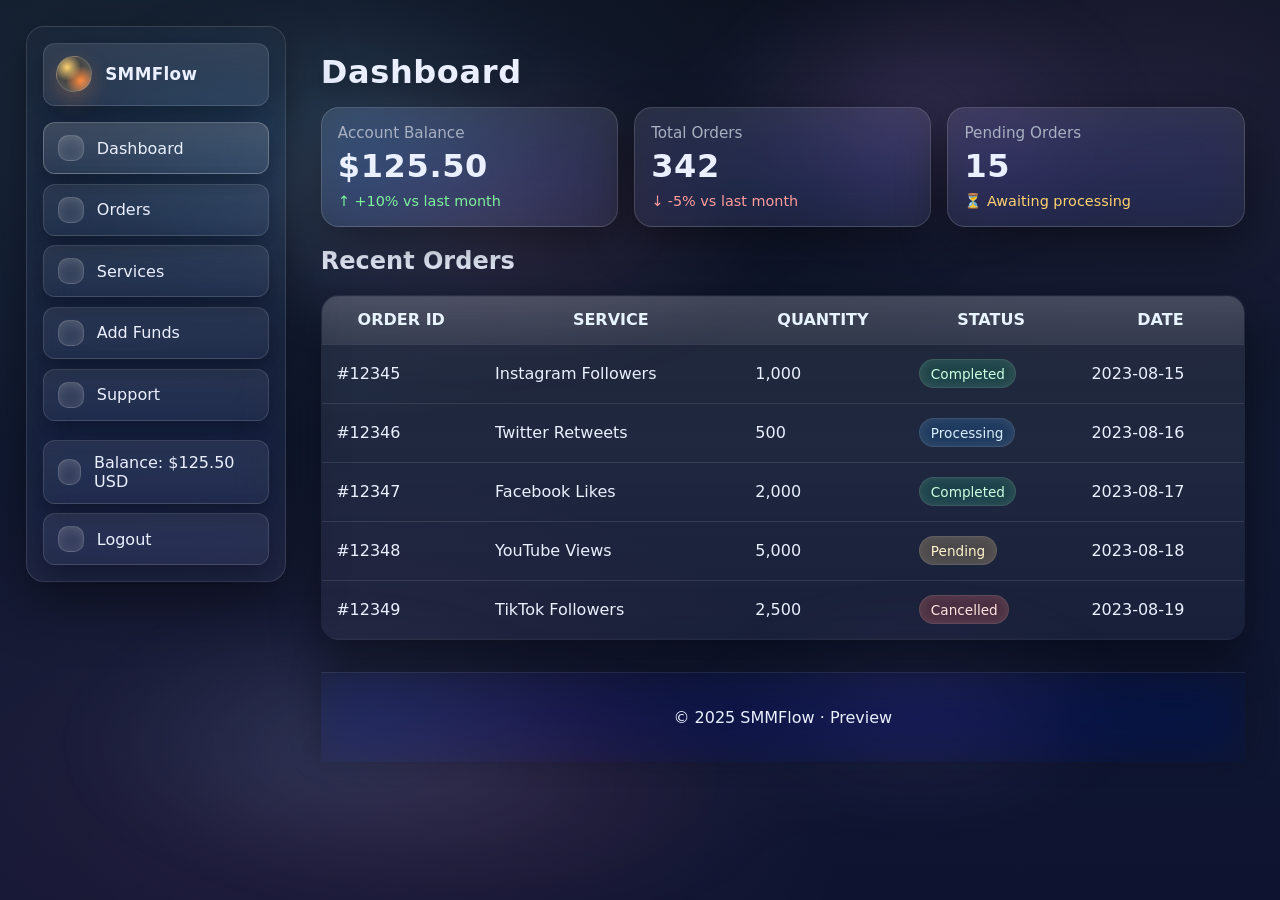
==== index.html @ 8b7521ed "feat: restructure app layout and enhance dashboard with metrics and recent orders Co-authored-by: Ge" ====
<!DOCTYPE html>
<html lang="en">
<head>
  <meta charset="UTF-8" />
  <meta name="viewport" content="width=device-width, initial-scale=1.0"/>
  <title>SMMFlow · Preview</title>
  <link rel="stylesheet" href="assets/style.css">
</head>
<body>
<div class="app">
  <aside class="sidebar">
    <div class="brand-box">
      <div class="logo"></div>
      <div class="brand-name">SMMFlow</div>
    </div>
    <nav class="menu">
      <a class="menu-item active" href="#">
        <span class="icon"></span><span>Dashboard</span>
      </a>
      <a class="menu-item" href="#">
        <span class="icon"></span><span>Orders</span>
      </a>
      <a class="menu-item" href="#">
        <span class="icon"></span><span>Services</span>
      </a>
      <a class="menu-item" href="#">
        <span class="icon"></span><span>Add Funds</span>
      </a>
      <a class="menu-item" href="#">
        <span class="icon"></span><span>Support</span>
      </a>
    </nav>
    <nav class="menu bottom">
      <div class="menu-item" style="cursor:default;">
        <span class="icon"></span>
        <span>Balance: $125.50 USD</span>
      </div>
      <a class="menu-item" href="#">
        <span class="icon"></span><span>Logout</span>
      </a>
    </nav>
  </aside>

  <main class="content">
    <h1 class="page-title">Dashboard</h1>

    <div class="metrics">
      <div class="metric-card">
        <div class="metric-title">Account Balance</div>
        <div class="metric-value">$125.50</div>
        <div class="metric-sub up">↑ +10% vs last month</div>
      </div>
      <div class="metric-card">
        <div class="metric-title">Total Orders</div>
        <div class="metric-value">342</div>
        <div class="metric-sub down">↓ -5% vs last month</div>
      </div>
      <div class="metric-card">
        <div class="metric-title">Pending Orders</div>
        <div class="metric-value">15</div>
        <div class="metric-sub pending">⏳ Awaiting processing</div>
      </div>
    </div>

    <div class="card" style="margin-top:1rem;">
      <h2>Recent Orders</h2>
      <table class="table-glass">
        <thead>
          <tr>
            <th>ORDER ID</th>
            <th>SERVICE</th>
            <th>QUANTITY</th>
            <th>STATUS</th>
            <th>DATE</th>
          </tr>
        </thead>
        <tbody>
          <tr>
            <td>#12345</td>
            <td>Instagram Followers</td>
            <td>1,000</td>
            <td><span class="pill pill-completed">Completed</span></td>
            <td>2023-08-15</td>
          </tr>
          <tr>
            <td>#12346</td>
            <td>Twitter Retweets</td>
            <td>500</td>
            <td><span class="pill pill-processing">Processing</span></td>
            <td>2023-08-16</td>
          </tr>
          <tr>
            <td>#12347</td>
            <td>Facebook Likes</td>
            <td>2,000</td>
            <td><span class="pill pill-completed">Completed</span></td>
            <td>2023-08-17</td>
          </tr>
          <tr>
            <td>#12348</td>
            <td>YouTube Views</td>
            <td>5,000</td>
            <td><span class="pill pill-pending">Pending</span></td>
            <td>2023-08-18</td>
          </tr>
          <tr>
            <td>#12349</td>
            <td>TikTok Followers</td>
            <td>2,500</td>
            <td><span class="pill pill-cancelled">Cancelled</span></td>
            <td>2023-08-19</td>
          </tr>
        </tbody>
      </table>
    </div>

    <footer>
      <p>&copy; 2025 SMMFlow · Preview</p>
    </footer>
  </main>
</div>
<script src="assets/script.js"></script>
</body>
</html>
---- assets/style.css ----
/* Liquid Glass Premium Theme */

:root {
  --bg-1: #0a0f1d;
  --bg-2: #111a33;
  --bg-3: #0e1430;
  --text: #eaf0ff;
  --muted: #a8b0c2;
  --brand: #8ad1ff;
  --brand-2: #c79aff;
  --accent: #7bd0ff;
  --accent-2: #ff89c7;

  --glass-bg: rgba(255, 255, 255, 0.08);
  --glass-bg-strong: rgba(255, 255, 255, 0.12);
  --glass-border: rgba(255, 255, 255, 0.22);
  --glass-border-strong: rgba(255, 255, 255, 0.34);

  --shadow-1: 0 10px 40px rgba(0,0,0,0.35);
  --shadow-2: 0 18px 60px rgba(0,0,0,0.45);
  --radius-lg: 18px;
  --radius-md: 14px;

  --blur: saturate(170%) contrast(102%) blur(24px);
  --transition: 180ms ease;

  --sidebar-w: 260px;
}

*,
*::before,
*::after {
  box-sizing: border-box;
}

html, body {
  height: 100%;
  margin: 0;
  padding: 0;
}

body {
  font-family: ui-sans-serif, system-ui, -apple-system, Segoe UI, Roboto, Ubuntu, Cantarell, 'Helvetica Neue', Arial, 'Noto Sans', sans-serif;
  color: var(--text);
  background:
    radial-gradient(1200px 600px at 10% 10%, rgba(138, 209, 255, 0.12), transparent 60%),
    radial-gradient(800px 500px at 90% 10%, rgba(199, 154, 255, 0.10), transparent 60%),
    radial-gradient(1000px 600px at 20% 90%, rgba(255, 137, 199, 0.08), transparent 60%),
    linear-gradient(180deg, var(--bg-1) 0%, var(--bg-2) 50%, var(--bg-3) 100%);
  display: flex;
  flex-direction: column;
  overflow-x: hidden;
}

/* Ambient aurora shapes */
body::before,
body::after {
  content: "";
  position: fixed;
  inset: -10% -10% auto -10%;
  height: 60vh;
  z-index: 0;
  pointer-events: none;
  background:
    radial-gradient(closest-side, rgba(138, 209, 255, 0.18), transparent 70%) 10% 25% / 50% 80% no-repeat,
    radial-gradient(closest-side, rgba(199, 154, 255, 0.16), transparent 70%) 80% 15% / 40% 66% no-repeat,
    radial-gradient(closest-side, rgba(255, 137, 199, 0.12), transparent 70%) 30% 80% / 55% 80% no-repeat;
  filter: blur(30px);
}
body::after {
  inset: auto -10% -10% -10%;
  height: 50vh;
  opacity: 0.7;
  filter: blur(36px);
}

/* App grid */
.app {
  display: grid;
  grid-template-columns: var(--sidebar-w) 1fr;
  gap: 1.6rem;
  min-height: 100vh;
  position: relative;
  z-index: 1;
  padding: 1.6rem 1.6rem 1rem;
}

/* Sidebar */
.sidebar {
  position: sticky;
  top: 1.6rem;
  align-self: start;
  width: var(--sidebar-w);
  padding: 1rem;
  border-radius: var(--radius-lg);
  background: linear-gradient(180deg, rgba(60,60,60,0.24), rgba(90,90,90,0.18));
  border: 1px solid rgba(255,255,255,0.12);
  box-shadow: 0 20px 60px rgba(0,0,0,0.45);
  backdrop-filter: var(--blur);
  -webkit-backdrop-filter: var(--blur);
}

.brand-box {
  display: flex;
  align-items: center;
  gap: 0.8rem;
  padding: 0.8rem;
  border-radius: 12px;
  background: linear-gradient(180deg, rgba(255,255,255,0.10), rgba(255,255,255,0.06));
  border: 1px solid rgba(255,255,255,0.12);
  box-shadow: 0 12px 40px rgba(0,0,0,0.35);
  margin-bottom: 1rem;
}

.logo {
  width: 36px;
  height: 36px;
  border-radius: 50%;
  background:
    radial-gradient(circle at 30% 30%, #ffd36e, transparent 40%),
    radial-gradient(circle at 70% 70%, #ff8a3d, transparent 45%),
    linear-gradient(135deg, #333, #555);
  border: 1px solid rgba(255,255,255,0.2);
  box-shadow: inset 0 0 12px rgba(255,255,255,0.12), 0 8px 20px rgba(255,138,61,0.25);
}

.brand-name {
  font-weight: 800;
  letter-spacing: 0.02em;
  font-size: 1.05rem;
}

.menu {
  display: grid;
  gap: 0.6rem;
}

.menu.bottom {
  margin-top: 1.2rem;
}

.menu-item {
  display: flex;
  align-items: center;
  gap: 0.8rem;
  padding: 0.75rem 0.9rem;
  border-radius: 12px;
  text-decoration: none;
  color: var(--text);
  border: 1px solid rgba(255,255,255,0.12);
  background: linear-gradient(180deg, rgba(255,255,255,0.08), rgba(255,255,255,0.04));
  box-shadow: 0 10px 26px rgba(0,0,0,0.35);
  transition: transform var(--transition), box-shadow var(--transition), background var(--transition);
}

.menu-item:hover {
  transform: translateY(-1px);
  box-shadow: 0 16px 36px rgba(0,0,0,0.45);
  background: linear-gradient(180deg, rgba(255,255,255,0.12), rgba(255,255,255,0.06));
}

.menu-item.active {
  background: linear-gradient(180deg, rgba(255,255,255,0.16), rgba(255,255,255,0.08));
  border-color: rgba(255,255,255,0.24);
}

.menu-item .icon {
  width: 26px;
  height: 26px;
  border-radius: 10px;
  border: 1px solid rgba(255,255,255,0.18);
  background: linear-gradient(180deg, rgba(255,255,255,0.12), rgba(255,255,255,0.06));
  box-shadow: inset 0 0 10px rgba(255,255,255,0.12);
}

/* Content */
.content {
  padding: 0.4rem 0.6rem;
}

.page-title {
  font-size: 2rem;
  font-weight: 800;
  letter-spacing: 0.02em;
  text-shadow: 0 8px 20px rgba(0,0,0,0.4);
  margin-bottom: 1rem;
}

/* Metrics */
.metrics {
  display: grid;
  grid-template-columns: repeat(3, minmax(200px, 1fr));
  gap: 1rem;
}

.metric-card {
  padding: 1rem 1rem;
  border-radius: var(--radius-lg);
  background: linear-gradient(180deg, rgba(255,255,255,0.10), rgba(255,255,255,0.06));
  border: 1px solid rgba(255,255,255,0.14);
  box-shadow: 0 18px 48px rgba(0,0,0,0.45);
  backdrop-filter: var(--blur);
  -webkit-backdrop-filter: var(--blur);
}

.metric-title {
  font-size: 0.95rem;
  color: var(--muted);
  margin-bottom: 0.3rem;
}

.metric-value {
  font-size: 2rem;
  font-weight: 800;
  letter-spacing: 0.02em;
}

.metric-sub {
  margin-top: 0.5rem;
  font-size: 0.9rem;
}
.metric-sub.up { color: #7ef29c; }
.metric-sub.down { color: #ff9c9c; }
.metric-sub.pending { color: #ffd36e; }

/* Table glass */
.table-glass {
  width: 100%;
  border-collapse: collapse;
  background: linear-gradient(180deg, rgba(255,255,255,0.08), rgba(255,255,255,0.04));
  border: 1px solid rgba(255,255,255,0.14);
  border-radius: var(--radius-lg);
  overflow: hidden;
  box-shadow: 0 18px 48px rgba(0,0,0,0.45);
}

.table-glass thead th {
  background: linear-gradient(180deg, rgba(255,255,255,0.14), rgba(255,255,255,0.08));
  color: #e7f3ff;
  font-weight: 700;
}

.table-glass th, .table-glass td {
  padding: 0.9rem;
  border-bottom: 1px solid rgba(255,255,255,0.10);
}

.table-glass tbody tr:hover {
  background: rgba(255,255,255,0.06);
}

/* Status pills */
.pill {
  display: inline-block;
  padding: 0.35rem 0.65rem;
  border-radius: 999px;
  font-size: 0.85rem;
  border: 1px solid rgba(255,255,255,0.12);
  box-shadow: inset 0 0 12px rgba(255,255,255,0.10);
  backdrop-filter: var(--blur);
  -webkit-backdrop-filter: var(--blur);
}

.pill-completed { background: rgba(46, 204, 113, 0.18); color: #ccffe1; }
.pill-processing { background: rgba(52, 152, 219, 0.18); color: #d9efff; }
.pill-pending { background: rgba(255, 211, 110, 0.22); color: #fff3cd; }
.pill-cancelled { background: rgba(255, 99, 71, 0.22); color: #ffe5e0; }

/* Footer */
footer {
  position: relative;
  z-index: 1;
  color: var(--text);
  text-align: center;
  padding: 1.2rem 0;
  margin-top: 2rem;
  border-top: 1px solid rgba(255,255,255,0.08);
  background: transparent;
  backdrop-filter: var(--blur);
  -webkit-backdrop-filter: var(--blur);
  box-shadow: 0 -8px 30px rgba(12,16,31,0.45);
}

/* Responsive */
@media (max-width: 1100px) {
  .metrics { grid-template-columns: 1fr 1fr; }
}
@media (max-width: 900px) {
  .app {
    grid-template-columns: 1fr;
  }
  .sidebar { position: relative; width: 100%; }
  .metrics { grid-template-columns: 1fr; }
  .container { padding: 1.2rem 1rem; }
}

/* Motion accessibility */
@media (prefers-reduced-motion: reduce) {
  .btn, .card, .menu-item {
    transition: none;
  }
}
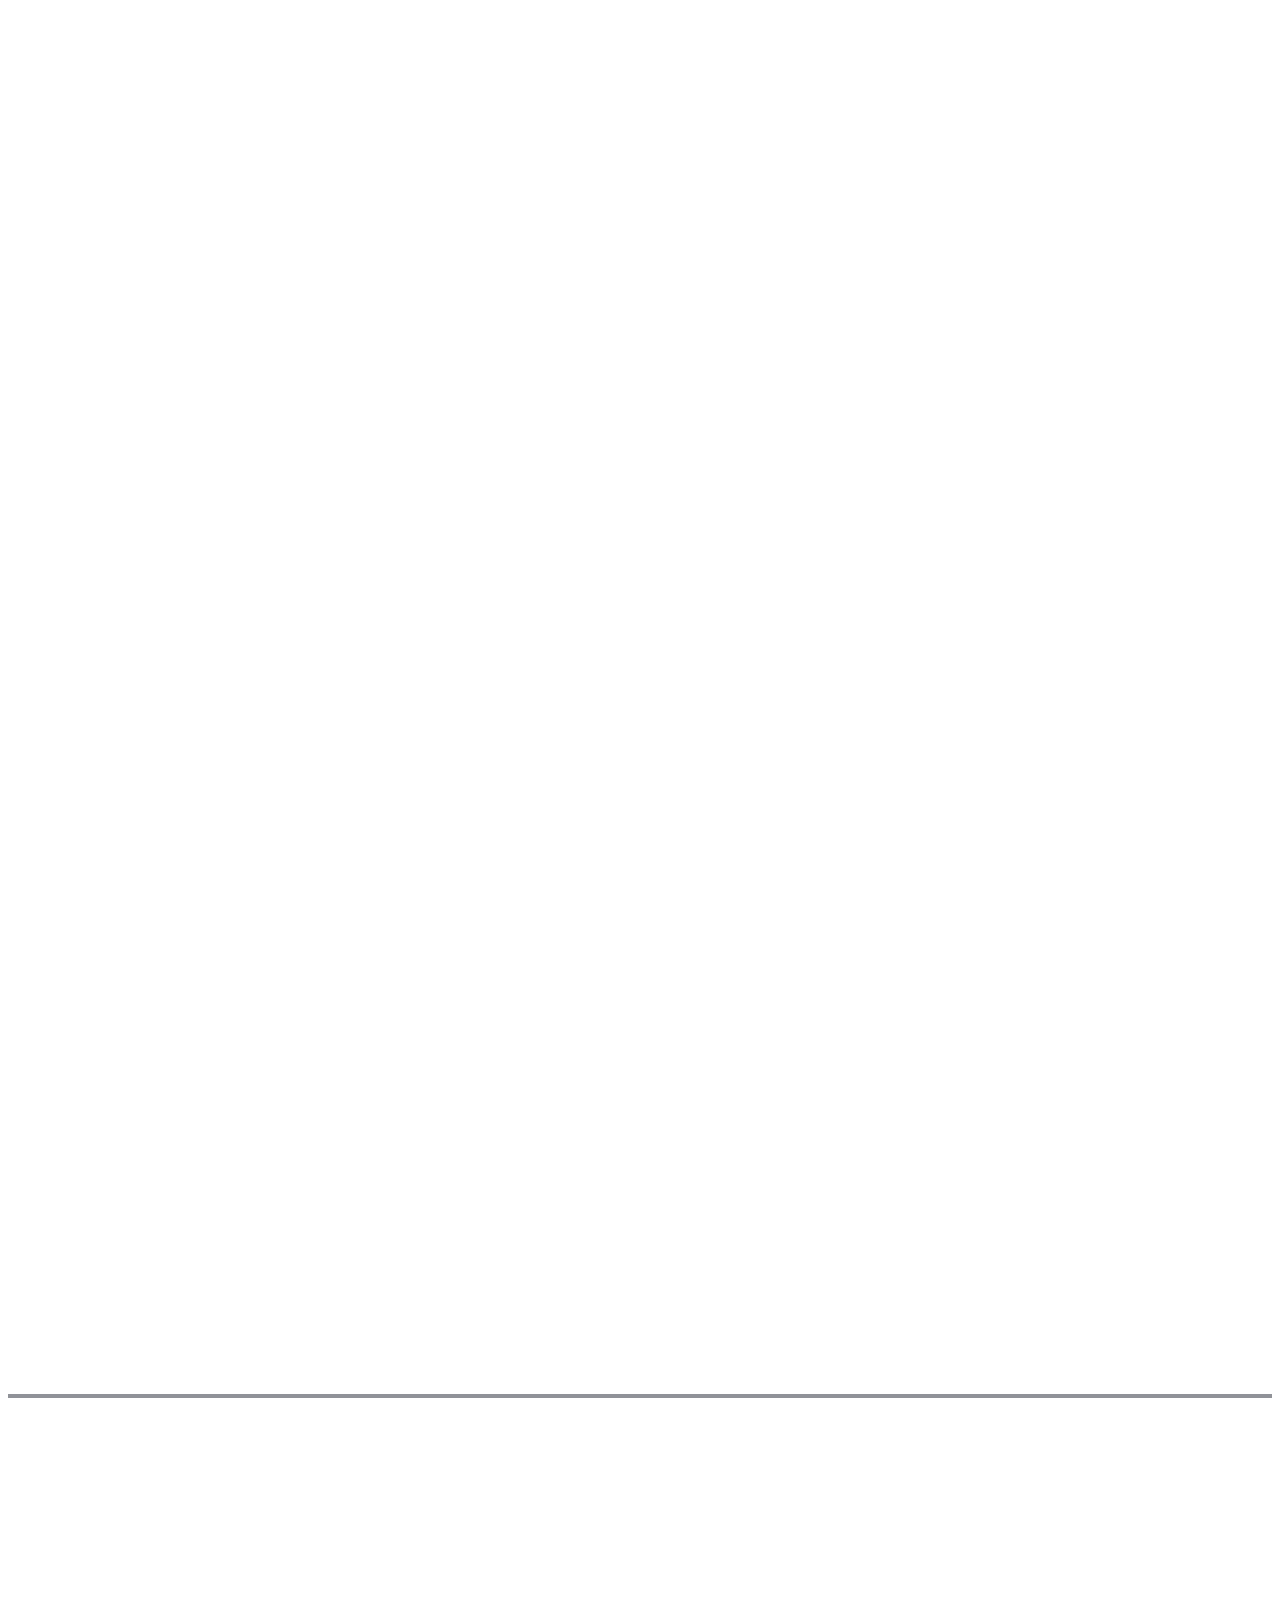
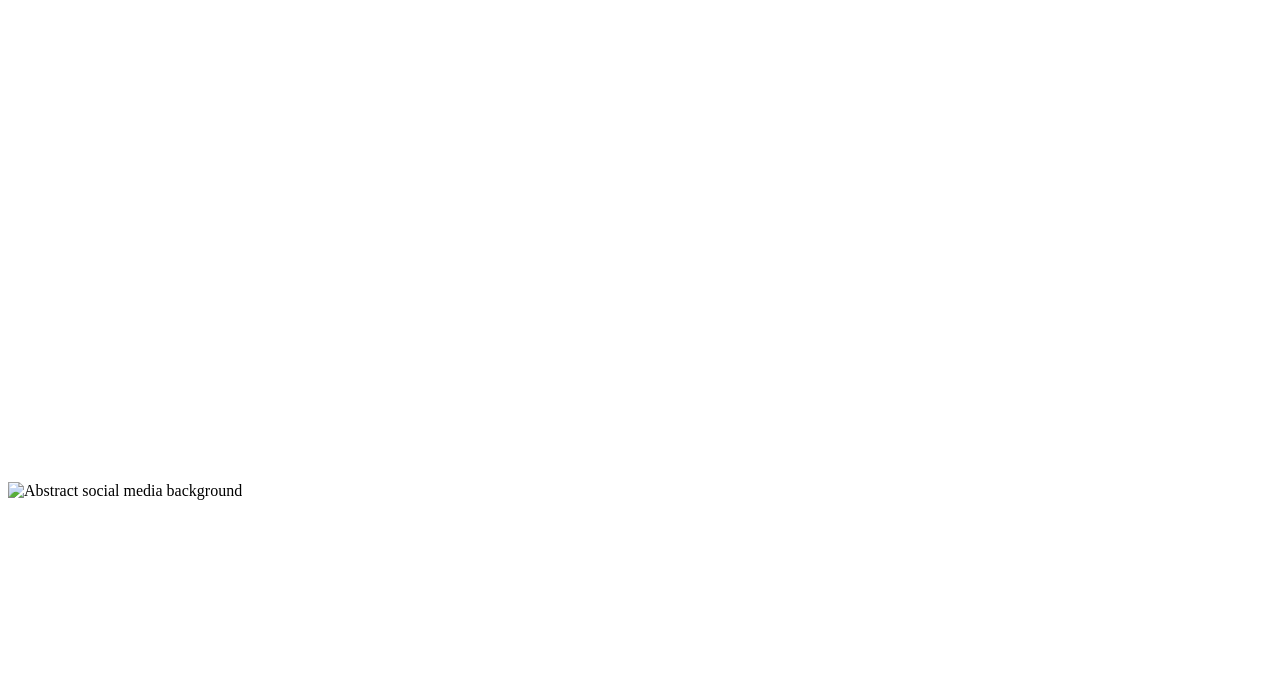
==== commit c8374d25: "feat: overhaul index.html with new design and layout for SocialBoost Co-authored-by: Genie <genie@co" ====
--- a/index.html
+++ b/index.html
@@ -1,124 +1,287 @@
 <!DOCTYPE html>
-<html lang="en">
-<head>
-  <meta charset="UTF-8" />
-  <meta name="viewport" content="width=device-width, initial-scale=1.0"/>
-  <title>SMMFlow · Preview</title>
-  <link rel="stylesheet" href="assets/style.css">
+<html class="dark" lang="en"><head>
+<meta charset="utf-8"/>
+<meta content="width=device-width, initial-scale=1.0" name="viewport"/>
+<title>SocialBoost - Elevate Your Social Presence</title>
+<link href="data:image/x-icon;base64," rel="icon" type="image/x-icon"/>
+<script src="https://cdn.tailwindcss.com?plugins=forms,container-queries"></script>
+<link href="https://fonts.googleapis.com" rel="preconnect"/>
+<link crossorigin="" href="https://fonts.gstatic.com" rel="preconnect"/>
+<link href="https://fonts.googleapis.com/css2?family=Inter:wght@400;500;700;900&amp;display=swap" rel="stylesheet"/>
+<link href="https://fonts.googleapis.com/css2?family=Material+Symbols+Outlined" rel="stylesheet"/>
+<script>
+      tailwind.config = {
+        darkMode: "class",
+        theme: {
+          extend: {
+            colors: {
+              primary: {
+                DEFAULT: "#0A3B95",
+                light: "#1E57C3"
+              },
+              secondary: "#D4AF37",
+              background: {
+                light: "#F0F2F5",
+                dark: "#080C14",
+              },
+              "surface-dark": "rgba(10, 15, 26, 0.5)",
+              "surface-light": "rgba(255, 255, 255, 0.1)",
+            },
+            fontFamily: {
+              display: ["Inter", "sans-serif"],
+            },
+            borderRadius: {
+              DEFAULT: "0.75rem",
+              lg: "1rem",
+              xl: "1.5rem",
+              full: "9999px"
+            },
+            animation: {
+              'pulse-glow': 'pulse-glow 4s infinite ease-in-out',
+              'shimmer': 'shimmer 8s infinite linear',
+              'parallax': 'parallax 20s infinite linear alternate',
+              'fade-in-up': 'fade-in-up 1s ease-out forwards',
+              'subtle-bounce': 'subtle-bounce 1.5s ease-in-out infinite',
+              'liquid-reveal': 'liquid-reveal 1.2s ease-out forwards',
+            },
+            keyframes: {
+              'pulse-glow': {
+                '0%, 100%': { boxShadow: '0 0 20px rgba(212, 175, 55, 0.3), 0 0 30px rgba(13, 64, 165, 0.2)' },
+                '50%': { boxShadow: '0 0 35px rgba(212, 175, 55, 0.5), 0 0 50px rgba(13, 64, 165, 0.4)' },
+              },
+              'shimmer': {
+                '0%': { backgroundPosition: '200% 0' },
+                '100%': { backgroundPosition: '-200% 0' },
+              },
+              'parallax': {
+                '0%': { backgroundPosition: '0% 50%' },
+                '100%': { backgroundPosition: '100% 50%' },
+              },
+              'fade-in-up': {
+                  '0%': { opacity: '0', transform: 'translateY(20px)' },
+                  '100%': { opacity: '1', transform: 'translateY(0)' },
+              },
+              'subtle-bounce': {
+                '0%, 100%': { transform: 'translateY(0)' },
+                '50%': { transform: 'translateY(-5px)' },
+              },
+               'liquid-reveal': {
+                '0%': { 'clip-path': 'polygon(0 0, 0 0, 0 100%, 0% 100%)', opacity: 0 },
+                '50%': { 'clip-path': 'polygon(0 0, 100% 0, 100% 100%, 0 100%)', opacity: 1 },
+                '100%': { 'clip-path': 'polygon(100% 0, 100% 0, 100% 100%, 100% 100%)', opacity: 1 },
+              }
+            }
+          },
+        },
+      };
+    </script>
+<style>
+      :root {
+        --tw-color-surface-dark: rgba(10, 15, 26, 0.5);
+        --tw-color-surface-light: rgba(255, 255, 255, 0.1);
+      }
+      .bg-glass {
+        -webkit-backdrop-filter: blur(16px);
+        backdrop-filter: blur(16px);
+        border: 1px solid;
+      }
+      .dark .bg-glass {
+        background-color: var(--tw-color-surface-dark);
+        border-color: rgba(255, 255, 255, 0.1);
+      }
+      .light .bg-glass {
+        background-color: var(--tw-color-surface-light);
+        border-color: rgba(255, 255, 255, 0.2);
+      }
+      .liquid-gradient {
+        background: radial-gradient(circle at 15% 25%, rgba(10, 59, 149, 0.4) 0%, transparent 35%),
+                    radial-gradient(circle at 85% 75%, rgba(212, 175, 55, 0.25) 0%, transparent 40%);
+        background-size: 200% 200%;
+        animation: parallax 30s infinite linear alternate;
+      }
+      .shimmer-effect::before {
+        content: '';
+        position: absolute;
+        inset: 0;
+        border-radius: inherit;
+        padding: 1px;
+        background: linear-gradient(110deg, transparent 30%, rgba(255, 255, 255, 0.2), transparent 70%);
+        background-size: 200% 100%;
+        -webkit-mask: linear-gradient(#fff 0 0) content-box, linear-gradient(#fff 0 0);
+        mask: linear-gradient(#fff 0 0) content-box, linear-gradient(#fff 0 0);
+        -webkit-mask-composite: xor;
+        mask-composite: exclude;
+        animation: shimmer 8s infinite;
+      }
+      .text-gold-gradient {
+          background-image: linear-gradient(120deg, #F0E68C, #D4AF37, #B8860B);
+          -webkit-background-clip: text;
+          -webkit-text-fill-color: transparent;
+      }
+      .animate-on-load {
+        opacity: 0;
+        animation-fill-mode: forwards;
+      }
+      .animate-delay-200 { animation-delay: 200ms; }
+      .animate-delay-400 { animation-delay: 400ms; }
+      .animate-delay-600 { animation-delay: 600ms; }
+      .animate-delay-800 { animation-delay: 800ms; }
+    </style>
 </head>
-<body>
-<div class="app">
-  <aside class="sidebar">
-    <div class="brand-box">
-      <div class="logo"></div>
-      <div class="brand-name">SMMFlow</div>
-    </div>
-    <nav class="menu">
-      <a class="menu-item active" href="#">
-        <span class="icon"></span><span>Dashboard</span>
-      </a>
-      <a class="menu-item" href="#">
-        <span class="icon"></span><span>Orders</span>
-      </a>
-      <a class="menu-item" href="#">
-        <span class="icon"></span><span>Services</span>
-      </a>
-      <a class="menu-item" href="#">
-        <span class="icon"></span><span>Add Funds</span>
-      </a>
-      <a class="menu-item" href="#">
-        <span class="icon"></span><span>Support</span>
-      </a>
-    </nav>
-    <nav class="menu bottom">
-      <div class="menu-item" style="cursor:default;">
-        <span class="icon"></span>
-        <span>Balance: $125.50 USD</span>
-      </div>
-      <a class="menu-item" href="#">
-        <span class="icon"></span><span>Logout</span>
-      </a>
-    </nav>
-  </aside>
-
-  <main class="content">
-    <h1 class="page-title">Dashboard</h1>
-
-    <div class="metrics">
-      <div class="metric-card">
-        <div class="metric-title">Account Balance</div>
-        <div class="metric-value">$125.50</div>
-        <div class="metric-sub up">↑ +10% vs last month</div>
-      </div>
-      <div class="metric-card">
-        <div class="metric-title">Total Orders</div>
-        <div class="metric-value">342</div>
-        <div class="metric-sub down">↓ -5% vs last month</div>
-      </div>
-      <div class="metric-card">
-        <div class="metric-title">Pending Orders</div>
-        <div class="metric-value">15</div>
-        <div class="metric-sub pending">⏳ Awaiting processing</div>
-      </div>
-    </div>
-
-    <div class="card" style="margin-top:1rem;">
-      <h2>Recent Orders</h2>
-      <table class="table-glass">
-        <thead>
-          <tr>
-            <th>ORDER ID</th>
-            <th>SERVICE</th>
-            <th>QUANTITY</th>
-            <th>STATUS</th>
-            <th>DATE</th>
-          </tr>
-        </thead>
-        <tbody>
-          <tr>
-            <td>#12345</td>
-            <td>Instagram Followers</td>
-            <td>1,000</td>
-            <td><span class="pill pill-completed">Completed</span></td>
-            <td>2023-08-15</td>
-          </tr>
-          <tr>
-            <td>#12346</td>
-            <td>Twitter Retweets</td>
-            <td>500</td>
-            <td><span class="pill pill-processing">Processing</span></td>
-            <td>2023-08-16</td>
-          </tr>
-          <tr>
-            <td>#12347</td>
-            <td>Facebook Likes</td>
-            <td>2,000</td>
-            <td><span class="pill pill-completed">Completed</span></td>
-            <td>2023-08-17</td>
-          </tr>
-          <tr>
-            <td>#12348</td>
-            <td>YouTube Views</td>
-            <td>5,000</td>
-            <td><span class="pill pill-pending">Pending</span></td>
-            <td>2023-08-18</td>
-          </tr>
-          <tr>
-            <td>#12349</td>
-            <td>TikTok Followers</td>
-            <td>2,500</td>
-            <td><span class="pill pill-cancelled">Cancelled</span></td>
-            <td>2023-08-19</td>
-          </tr>
-        </tbody>
-      </table>
-    </div>
-
-    <footer>
-      <p>&copy; 2025 SMMFlow · Preview</p>
-    </footer>
-  </main>
-</div>
-<script src="assets/script.js"></script>
-</body>
-</html>+<body class="bg-background-light dark:bg-background-dark font-display text-gray-700 dark:text-gray-300 antialiased">
+<div class="relative min-h-screen w-full overflow-x-hidden">
+<div class="absolute inset-0 liquid-gradient -z-10"></div>
+<div class="absolute inset-0 -z-20 opacity-10 dark:opacity-5 animate-parallax" style="background-image: url('https://lh3.googleusercontent.com/aida-public/[base64]'); background-size: cover;"></div>
+<div class="relative z-10 flex h-full min-h-screen grow flex-col">
+<header class="sticky top-0 z-50 bg-glass/80 px-4 sm:px-10 py-3 animate-fade-in-up animate-on-load">
+<div class="mx-auto flex max-w-7xl items-center justify-between">
+<div class="flex items-center gap-3">
+<div class="text-primary-light h-10 w-10 transition-transform duration-300 hover:scale-110 hover:rotate-6">
+<svg fill="none" viewBox="0 0 48 48" xmlns="http://www.w3.org/2000/svg">
+<path class="text-primary" d="M24 46C19.5817 46 15.2551 44.7077 11.636 42.2916C8.01695 39.8755 5.25583 36.4697 3.75168 32.5C2.24754 28.5303 2.07179 24.1687 3.25413 20.0076C4.43647 15.8466 6.91892 12.1121 10.3431 9.65685C13.7673 7.2016 18.0143 6 22.4183 6C26.8223 6 31.0693 7.2016 34.4935 9.65685C37.9177 12.1121 40.3999 15.8466 41.5823 20.0076C42.7646 24.1687 42.5889 28.5303 41.0847 32.5C39.5806 36.4697 36.8195 39.8755 33.1997 42.2916C29.5806 44.7077 25.254 46 24 46V24L24 46Z" fill="currentColor"></path>
+<path d="M36 24C36 27.1826 34.7357 30.2353 32.4853 32.4853C30.2353 34.7357 27.1826 36 24 36C20.8174 36 17.7647 34.7357 15.5147 32.4853C13.2643 30.2353 12 27.1826 12 24C12 18.4772 16.4772 14 22 14H24C30.6274 14 36 19.3726 36 26V24Z" fill="#D4AF37"></path>
+</svg>
+</div>
+<h2 class="text-2xl font-bold text-gray-900 dark:text-white transition-colors duration-300 hover:text-secondary">SocialBoost</h2>
+</div>
+<nav class="hidden items-center gap-10 md:flex">
+<a class="text-sm font-medium text-gray-600 dark:text-gray-300 hover:text-secondary dark:hover:text-secondary transition-all duration-300 hover:translate-y-[-2px]" href="index.php?route=services">Services</a>
+<a class="text-sm font-medium text-gray-600 dark:text-gray-300 hover:text-secondary dark:hover:text-secondary transition-all duration-300 hover:translate-y-[-2px]" href="#">Pricing</a>
+<a class="text-sm font-medium text-gray-600 dark:text-gray-300 hover:text-secondary dark:hover:text-secondary transition-all duration-300 hover:translate-y-[-2px]" href="#">About Us</a>
+<a class="text-sm font-medium text-gray-600 dark:text-gray-300 hover:text-secondary dark:hover:text-secondary transition-all duration-300 hover:translate-y-[-2px]" href="index.php?route=api_docs">Contact</a>
+</nav>
+<div class="flex items-center gap-4">
+<a class="flex h-11 items-center justify-center overflow-hidden rounded-full bg-gradient-to-r from-primary to-primary-light px-7 text-sm font-bold text-white shadow-lg shadow-primary/30 transition-all duration-300 hover:shadow-primary/50 hover:scale-105 active:scale-95 animate-pulse-glow" href="index.php?route=register">
+<span>Get Started</span>
+</a>
+<button class="md:hidden p-2 rounded-full text-gray-700 dark:text-gray-300 hover:bg-primary/10 dark:hover:bg-primary/20 transition-all duration-300 hover:rotate-90">
+<span class="material-symbols-outlined"> menu </span>
+</button>
+</div>
+</div>
+</header>
+<main class="flex flex-1 flex-col">
+<section class="relative flex min-h-[calc(100vh-80px)] items-center justify-center px-4 py-20 overflow-hidden">
+<div class="absolute inset-0 -z-10">
+<div class="absolute -left-1/4 -top-1/4 h-1/2 w-1/2 rounded-full bg-glass opacity-30 animate-pulse-glow shadow-2xl"></div>
+<div class="absolute -bottom-1/4 -right-1/4 h-2/3 w-2/3 rounded-full bg-glass opacity-20 animate-pulse-glow delay-2000 shadow-2xl"></div>
+</div>
+<div class="grid max-w-7xl grid-cols-1 items-center gap-12 lg:grid-cols-2">
+<div class="text-center lg:text-left">
+<h1 class="text-6xl font-black tracking-tighter text-gray-900 dark:text-white sm:text-8xl animate-fade-in-up animate-on-load">
+            Elevate Your <span class="text-gold-gradient">Social Presence</span>
+</h1>
+<p class="mt-6 max-w-xl mx-auto lg:mx-0 text-lg text-gray-500 dark:text-gray-400 sm:text-xl animate-fade-in-up animate-on-load animate-delay-200">
+                Experience the power of SocialBoost, the premier SMM panel designed to amplify your social media impact with cutting-edge strategies and seamless execution.
+              </p>
+<div class="mt-12 flex flex-wrap justify-center lg:justify-start gap-4 animate-fade-in-up animate-on-load animate-delay-400">
+<a class="flex h-14 items-center justify-center overflow-hidden rounded-full bg-gradient-to-r from-primary to-primary-light px-10 text-base font-bold text-white shadow-lg shadow-primary/40 transition-all duration-300 hover:shadow-xl hover:shadow-primary/50 hover:scale-105 active:scale-95 animate-pulse-glow" href="index.php?route=register">
+<span>Get Started Now</span>
+</a>
+<a class="relative flex h-14 items-center justify-center overflow-hidden rounded-full border border-gray-300 dark:border-gray-700 bg-white/10 dark:bg-black/20 px-10 text-base font-bold text-gray-800 dark:text-gray-200 transition-all duration-300 hover:scale-105 active:scale-95 hover:border-secondary/50 dark:hover:border-secondary shimmer-effect" href="index.php?route=services">
+<span>View Services</span>
+</a>
+</div>
+</div>
+<div class="relative h-96 w-full max-w-lg mx-auto lg:h-[500px] animate-fade-in-up animate-on-load animate-delay-600">
+<div class="absolute top-0 left-1/4 w-full h-full bg-glass rounded-xl transform -rotate-12 transition-all duration-500 hover:rotate-0 hover:scale-105">
+<img alt="Social media engagement" class="absolute inset-0 h-full w-full object-cover rounded-xl opacity-70 mix-blend-luminosity" src="https://lh3.googleusercontent.com/aida-public/[base64]"/>
+</div>
+<div class="absolute top-0 left-0 w-full h-full bg-glass rounded-xl transform rotate-6 shadow-2xl shadow-primary/20 dark:shadow-secondary/10 transition-all duration-500 hover:rotate-0 hover:scale-105">
+<img alt="Social media icons" class="absolute inset-0 h-full w-full object-cover rounded-xl opacity-80" src="https://lh3.googleusercontent.com/aida-public/[base64]"/>
+<div class="absolute inset-0 bg-gradient-to-t from-primary/50 to-transparent rounded-xl"></div>
+</div>
+</div>
+</div>
+</section>
+<section class="py-24 sm:py-32">
+<div class="mx-auto max-w-7xl px-4 sm:px-6 lg:px-8">
+<div class="mx-auto max-w-2xl text-center animate-fade-in-up animate-on-load">
+<h2 class="text-4xl font-bold tracking-tight text-gray-900 dark:text-white sm:text-5xl">Why Choose <span class="text-gold-gradient">SocialBoost?</span></h2>
+<p class="mt-4 text-lg text-gray-500 dark:text-gray-400">Discover the advantages of partnering with SocialBoost for your social media management needs.</p>
+</div>
+<div class="mt-20 grid grid-cols-1 gap-8 md:grid-cols-2 lg:grid-cols-3">
+<div class="relative flex flex-col gap-6 rounded-xl bg-glass p-8 shimmer-effect transition-all duration-300 hover:shadow-2xl hover:shadow-primary/20 dark:hover:shadow-secondary/10 hover:-translate-y-2 overflow-hidden animate-fade-in-up animate-on-load animate-delay-200">
+<img alt="Security" class="absolute top-0 left-0 w-full h-32 object-cover opacity-20 dark:opacity-10 pointer-events-none" src="https://lh3.googleusercontent.com/aida-public/[base64]"/>
+<div class="flex h-14 w-14 items-center justify-center rounded-lg bg-primary/10 text-secondary z-10 transition-transform duration-300 group-hover:scale-110">
+<span class="material-symbols-outlined text-4xl group-hover:animate-subtle-bounce"> security </span>
+</div>
+<div class="flex flex-col gap-1 z-10">
+<h3 class="text-xl font-bold text-gray-900 dark:text-white transition-colors duration-300 group-hover:text-secondary">Secure &amp; Reliable</h3>
+<p class="text-base text-gray-600 dark:text-gray-400">
+                      Our platform ensures the highest level of security and reliability, protecting your data and delivering consistent results.
+                    </p>
+</div>
+</div>
+<div class="relative flex flex-col gap-6 rounded-xl bg-glass p-8 shimmer-effect transition-all duration-300 hover:shadow-2xl hover:shadow-primary/20 dark:hover:shadow-secondary/10 hover:-translate-y-2 overflow-hidden animate-fade-in-up animate-on-load animate-delay-400 group">
+<img alt="Team of experts" class="absolute top-0 left-0 w-full h-32 object-cover opacity-20 dark:opacity-10 pointer-events-none" src="https://lh3.googleusercontent.com/aida-public/[base64]"/>
+<div class="flex h-14 w-14 items-center justify-center rounded-lg bg-primary/10 text-secondary z-10 transition-transform duration-300 group-hover:scale-110">
+<span class="material-symbols-outlined text-4xl group-hover:animate-subtle-bounce"> groups </span>
+</div>
+<div class="flex flex-col gap-1 z-10">
+<h3 class="text-xl font-bold text-gray-900 dark:text-white transition-colors duration-300 group-hover:text-secondary">Expert Team</h3>
+<p class="text-base text-gray-600 dark:text-gray-400">
+                      Benefit from the expertise of our seasoned professionals who are dedicated to optimizing your social media performance.
+                    </p>
+</div>
+</div>
+<div class="relative flex flex-col gap-6 rounded-xl bg-glass p-8 shimmer-effect transition-all duration-300 hover:shadow-2xl hover:shadow-primary/20 dark:hover:shadow-secondary/10 hover:-translate-y-2 overflow-hidden animate-fade-in-up animate-on-load animate-delay-600 group">
+<img alt="Fast delivery rocket" class="absolute top-0 left-0 w-full h-32 object-cover opacity-20 dark:opacity-10 pointer-events-none" src="https://lh3.googleusercontent.com/aida-public/[base64]"/>
+<div class="flex h-14 w-14 items-center justify-center rounded-lg bg-primary/10 text-secondary z-10 transition-transform duration-300 group-hover:scale-110">
+<span class="material-symbols-outlined text-4xl group-hover:animate-subtle-bounce"> bolt </span>
+</div>
+<div class="flex flex-col gap-1 z-10">
+<h3 class="text-xl font-bold text-gray-900 dark:text-white transition-colors duration-300 group-hover:text-secondary">Fast Delivery</h3>
+<p class="text-base text-gray-600 dark:text-gray-400">
+                      Experience rapid and efficient service delivery, ensuring your campaigns are launched and executed promptly.
+                    </p>
+</div>
+</div>
+</div>
+</div>
+</section>
+<section class="bg-primary/5 dark:bg-primary/5 py-24 sm:py-32 relative overflow-hidden">
+<div class="absolute inset-0 z-0">
+<img alt="Abstract social media background" class="w-full h-full object-cover opacity-10 dark:opacity-5" src="https://lh3.googleusercontent.com/aida-public/[base64]"/>
+<div class="absolute inset-0 bg-gradient-to-t from-background-light dark:from-background-dark to-transparent"></div>
+</div>
+<div class="relative mx-auto max-w-7xl px-4 sm:px-6 lg:px-8">
+<div class="mx-auto max-w-2xl text-center animate-fade-in-up animate-on-load">
+<h2 class="text-4xl font-bold tracking-tight text-gray-900 dark:text-white sm:text-5xl">Ready to Transform Your Social Media Strategy?</h2>
+<p class="mt-4 text-lg text-gray-500 dark:text-gray-400 animate-fade-in-up animate-on-load animate-delay-200">
+                  Explore our comprehensive suite of services and discover how SocialBoost can help you achieve your social media goals.
+                </p>
+<div class="mt-10 animate-fade-in-up animate-on-load animate-delay-400">
+<a class="flex h-14 w-auto mx-auto max-w-xs items-center justify-center overflow-hidden rounded-full bg-gradient-to-r from-primary to-primary-light px-10 text-base font-bold text-white shadow-lg shadow-primary/40 transition-all duration-300 hover:shadow-xl hover:shadow-primary/50 hover:scale-105 active:scale-95 animate-pulse-glow" href="index.php?route=services">
+<span>View All Services</span>
+</a>
+</div>
+</div>
+</div>
+</section>
+</main>
+<footer class="border-t border-gray-200/50 dark:border-gray-800/50 bg-background-light dark:bg-background-dark">
+<div class="mx-auto max-w-7xl px-4 py-12 sm:px-6 lg:px-8">
+<div class="flex flex-col items-center justify-between gap-6 md:flex-row animate-fade-in-up animate-on-load">
+<div class="flex flex-wrap justify-center gap-x-6 gap-y-2 md:order-2">
+<a class="text-sm text-gray-500 dark:text-gray-400 hover:text-secondary dark:hover:text-secondary transition-all duration-300 hover:translate-y-[-2px]" href="#">Terms of Service</a>
+<a class="text-sm text-gray-500 dark:text-gray-400 hover:text-secondary dark:hover:text-secondary transition-all duration-300 hover:translate-y-[-2px]" href="#">Privacy Policy</a>
+<a class="text-sm text-gray-500 dark:text-gray-400 hover:text-secondary dark:hover:text-secondary transition-all duration-300 hover:translate-y-[-2px]" href="index.php?route=api_docs">Contact Us</a>
+</div>
+<p class="text-sm text-gray-500 dark:text-gray-400 md:order-1 transition-colors duration-300 hover:text-gray-600 dark:hover:text-gray-300">© 2025 SocialBoost. All rights reserved.</p>
+</div>
+</div>
+</footer>
+</div>
+</div>
+<script>
+    document.addEventListener('DOMContentLoaded', () => {
+        const animatedElements = document.querySelectorAll('.animate-on-load');
+        animatedElements.forEach((el) => {
+           if(el.classList.contains('animate-fade-in-up')) {
+               el.style.animationName = 'fade-in-up';
+           }
+        });
+    });
+</script>
+</body></html>
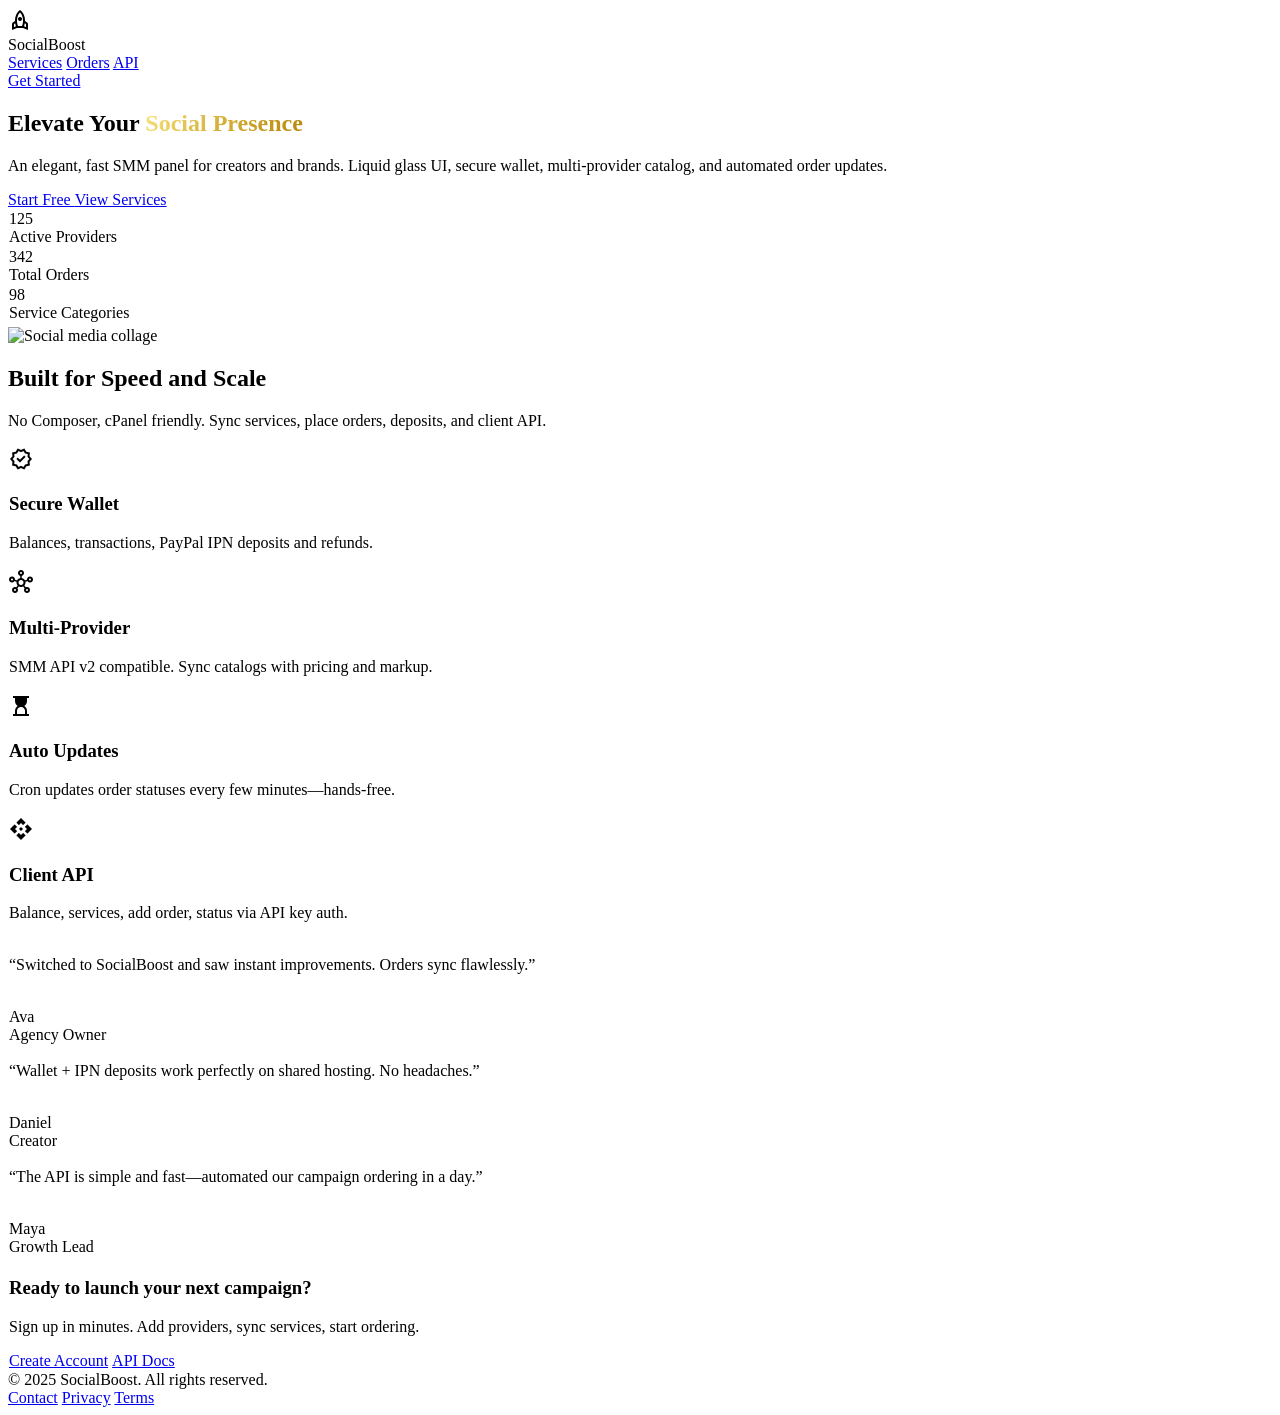
==== commit 7a64ec94: "feat: update index.html with improved layout and animations, optimized for speed and scale. Co-autho" ====
--- a/index.html
+++ b/index.html
@@ -1,287 +1,272 @@
 <!DOCTYPE html>
-<html class="dark" lang="en"><head>
-<meta charset="utf-8"/>
-<meta content="width=device-width, initial-scale=1.0" name="viewport"/>
-<title>SocialBoost - Elevate Your Social Presence</title>
-<link href="data:image/x-icon;base64," rel="icon" type="image/x-icon"/>
-<script src="https://cdn.tailwindcss.com?plugins=forms,container-queries"></script>
-<link href="https://fonts.googleapis.com" rel="preconnect"/>
-<link crossorigin="" href="https://fonts.gstatic.com" rel="preconnect"/>
-<link href="https://fonts.googleapis.com/css2?family=Inter:wght@400;500;700;900&amp;display=swap" rel="stylesheet"/>
-<link href="https://fonts.googleapis.com/css2?family=Material+Symbols+Outlined" rel="stylesheet"/>
-<script>
-      tailwind.config = {
-        darkMode: "class",
-        theme: {
-          extend: {
-            colors: {
-              primary: {
-                DEFAULT: "#0A3B95",
-                light: "#1E57C3"
-              },
-              secondary: "#D4AF37",
-              background: {
-                light: "#F0F2F5",
-                dark: "#080C14",
-              },
-              "surface-dark": "rgba(10, 15, 26, 0.5)",
-              "surface-light": "rgba(255, 255, 255, 0.1)",
+<html class="dark" lang="en">
+<head>
+  <meta charset="utf-8"/>
+  <meta content="width=device-width, initial-scale=1.0" name="viewport"/>
+  <title>SocialBoost · Elevate Your Social Presence</title>
+  <link href="https://fonts.googleapis.com" rel="preconnect"/>
+  <link crossorigin href="https://fonts.gstatic.com" rel="preconnect"/>
+  <link href="https://fonts.googleapis.com/css2?family=Inter:wght@400;600;800;900&amp;display=swap" rel="stylesheet"/>
+  <link href="https://fonts.googleapis.com/css2?family=Material+Symbols+Outlined" rel="stylesheet"/>
+  <script src="https://cdn.tailwindcss.com?plugins=forms,container-queries"></script>
+  <script>
+    tailwind.config = {
+      darkMode: "class",
+      theme: {
+        extend: {
+          colors: {
+            primary: { DEFAULT: "#0A3B95", light: "#1E57C3" },
+            secondary: "#D4AF37",
+            background: { light: "#F0F2F5", dark: "#080C14" },
+          },
+          fontFamily: { display: ["Inter","sans-serif"] },
+          borderRadius: { DEFAULT: "0.75rem", lg: "1rem", xl: "1.5rem", full: "9999px" },
+          animation: {
+            float: "float 6s ease-in-out infinite",
+            pulseGlow: "pulseGlow 4s ease-in-out infinite",
+            fadeUp: "fadeUp 0.9s ease-out both",
+            shimmer: "shimmer 8s linear infinite",
+          },
+          keyframes: {
+            float: {
+              "0%, 100%": { transform: "translateY(0)"},
+              "50%": { transform: "translateY(-14px)"},
             },
-            fontFamily: {
-              display: ["Inter", "sans-serif"],
+            pulseGlow: {
+              "0%,100%": { boxShadow: "0 0 20px rgba(212,175,55,.25), 0 0 30px rgba(13,64,165,.20)" },
+              "50%": { boxShadow: "0 0 35px rgba(212,175,55,.45), 0 0 50px rgba(13,64,165,.36)" },
             },
-            borderRadius: {
-              DEFAULT: "0.75rem",
-              lg: "1rem",
-              xl: "1.5rem",
-              full: "9999px"
-            },
-            animation: {
-              'pulse-glow': 'pulse-glow 4s infinite ease-in-out',
-              'shimmer': 'shimmer 8s infinite linear',
-              'parallax': 'parallax 20s infinite linear alternate',
-              'fade-in-up': 'fade-in-up 1s ease-out forwards',
-              'subtle-bounce': 'subtle-bounce 1.5s ease-in-out infinite',
-              'liquid-reveal': 'liquid-reveal 1.2s ease-out forwards',
-            },
-            keyframes: {
-              'pulse-glow': {
-                '0%, 100%': { boxShadow: '0 0 20px rgba(212, 175, 55, 0.3), 0 0 30px rgba(13, 64, 165, 0.2)' },
-                '50%': { boxShadow: '0 0 35px rgba(212, 175, 55, 0.5), 0 0 50px rgba(13, 64, 165, 0.4)' },
-              },
-              'shimmer': {
-                '0%': { backgroundPosition: '200% 0' },
-                '100%': { backgroundPosition: '-200% 0' },
-              },
-              'parallax': {
-                '0%': { backgroundPosition: '0% 50%' },
-                '100%': { backgroundPosition: '100% 50%' },
-              },
-              'fade-in-up': {
-                  '0%': { opacity: '0', transform: 'translateY(20px)' },
-                  '100%': { opacity: '1', transform: 'translateY(0)' },
-              },
-              'subtle-bounce': {
-                '0%, 100%': { transform: 'translateY(0)' },
-                '50%': { transform: 'translateY(-5px)' },
-              },
-               'liquid-reveal': {
-                '0%': { 'clip-path': 'polygon(0 0, 0 0, 0 100%, 0% 100%)', opacity: 0 },
-                '50%': { 'clip-path': 'polygon(0 0, 100% 0, 100% 100%, 0 100%)', opacity: 1 },
-                '100%': { 'clip-path': 'polygon(100% 0, 100% 0, 100% 100%, 100% 100%)', opacity: 1 },
+            fadeUp: { "0%": { opacity: 0, transform: "translateY(18px)" }, "100%": { opacity: 1, transform: "translateY(0)"} },
+            shimmer: { "0%": { backgroundPosition: "200% 0" }, "100%": { backgroundPosition: "-200% 0" } },
+          }
+        },
+      },
+    };
+  </script>
+  <style>
+    .bg-glass { backdrop-filter: blur(18px); -webkit-backdrop-filter: blur(18px); border: 1px solid rgba(255,255,255,0.12); }
+    .shimmer-outline::before {
+      content:""; position:absolute; inset:0; border-radius:inherit; padding:1px;
+      background: linear-gradient(110deg, transparent 30%, rgba(255,255,255,.22), transparent 70%);
+      background-size:200% 100%; -webkit-mask:linear-gradient(#fff 0 0) content-box, linear-gradient(#fff 0 0);
+      mask:linear-gradient(#fff 0 0) content-box, linear-gradient(#fff 0 0); -webkit-mask-composite:xor; mask-composite:exclude;
+      animation: shimmer 8s linear infinite;
+    }
+    .gold-text { background-image: linear-gradient(120deg,#F6E27A,#D4AF37,#B8860B); -webkit-background-clip:text; -webkit-text-fill-color:transparent; }
+    .reveal { opacity: 0; transform: translateY(18px); }
+    .reveal.show { opacity: 1; transform: translateY(0); transition: opacity .6s ease, transform .6s ease; }
+    @media (prefers-reduced-motion: reduce) {
+      .reveal { opacity: 1; transform:none; }
+      .animate-float, .animate-pulseGlow { animation: none !important; }
+    }
+  </style>
+</head>
+<body class="bg-background-light dark:bg-background-dark font-display text-gray-800 dark:text-gray-200 antialiased">
+  <div class="relative min-h-screen w-full overflow-x-hidden">
+    <!-- liquid gradient background -->
+    <div class="absolute inset-0 -z-20 pointer-events-none" style="
+      background:
+        radial-gradient(1000px 500px at 10% 8%, rgba(10,59,149,.30), transparent 60%),
+        radial-gradient(800px 480px at 85% 20%, rgba(212,175,55,.20), transparent 60%),
+        radial-gradient(900px 520px at 20% 85%, rgba(30,87,195,.15), transparent 60%);
+      background-size: 200% 200%;
+      animation: shimmer 28s linear infinite;
+    "></div>
+
+    <!-- Navbar -->
+    <header class="sticky top-0 z-50">
+      <div class="mx-auto max-w-7xl px-4 sm:px-8">
+        <nav class="mt-4 mb-4 flex items-center justify-between rounded-2xl bg-glass/70 px-4 py-3">
+          <div class="flex items-center gap-3">
+            <div class="h-10 w-10 rounded-xl bg-gradient-to-br from-secondary/80 to-primary/70 text-white grid place-items-center animate-pulseGlow">
+              <span class="material-symbols-outlined">rocket</span>
+            </div>
+            <span class="text-xl sm:text-2xl font-extrabold tracking-tight">SocialBoost</span>
+          </div>
+          <div class="hidden md:flex items-center gap-6">
+            <a class="text-sm font-semibold hover:text-secondary transition" href="index.php?route=services">Services</a>
+            <a class="text-sm font-semibold hover:text-secondary transition" href="index.php?route=orders">Orders</a>
+            <a class="text-sm font-semibold hover:text-secondary transition" href="index.php?route=api_docs">API</a>
+          </div>
+          <div class="flex items-center gap-3">
+            <a href="/login/signup" class="relative overflow-hidden rounded-full bg-gradient-to-r from-primary to-primary-light px-6 py-2 text-sm font-bold text-white shadow-lg shadow-primary/40 hover:shadow-primary/60 transition transform hover:scale-[1.04] active:scale-95">
+              <span>Get Started</span>
+            </a>
+          </div>
+        </nav>
+      </div>
+    </header>
+
+    <main>
+      <!-- Hero -->
+      <section class="relative px-4 sm:px-8">
+        <div class="mx-auto max-w-7xl grid grid-cols-1 lg:grid-cols-2 gap-10 items-center">
+          <div class="py-10">
+            <h1 class="text-5xl sm:text-7xl font-extrabold tracking-tight text-gray-900 dark:text-white reveal">
+              Elevate Your <span class="gold-text">Social Presence</span>
+            </h1>
+            <p class="mt-6 max-w-xl text-lg text-gray-600 dark:text-gray-300 reveal">
+              An elegant, fast SMM panel for creators and brands. Liquid glass UI, secure wallet, multi‑provider catalog, and automated order updates.
+            </p>
+            <div class="mt-8 flex flex-wrap gap-4 reveal">
+              <a href="/login/signup" class="relative rounded-full bg-gradient-to-r from-primary to-primary-light px-8 py-3 text-base font-bold text-white shadow-xl shadow-primary/30 hover:shadow-primary/50 transition transform hover:scale-[1.04] active:scale-95">
+                Start Free
+              </a>
+              <a href="index.php?route=services" class="relative rounded-full border border-white/30 bg-white/10 dark:bg:black/20 px-8 py-3 text-base font-bold text-gray-900 dark:text-gray-100 hover:border-secondary/60 shimmer-outline">
+                View Services
+              </a>
+            </div>
+
+            <div class="mt-10 grid grid-cols-3 gap-6">
+              <div class="rounded-2xl bg-glass p-4 text-center reveal">
+                <div class="text-3xl font-extrabold" data-count="125">0</div>
+                <div class="text-xs mt-1">Active Providers</div>
+              </div>
+              <div class="rounded-2xl bg-glass p-4 text-center reveal">
+                <div class="text-3xl font-extrabold" data-count="342">0</div>
+                <div class="text-xs mt-1">Total Orders</div>
+              </div>
+              <div class="rounded-2xl bg-glass p-4 text-center reveal">
+                <div class="text-3xl font-extrabold" data-count="98">0</div>
+                <div class="text-xs mt-1">Service Categories</div>
+              </div>
+            </div>
+          </div>
+
+          <div class="relative h-[420px] lg:h-[520px]">
+            <div class="absolute -left-6 -top-4 w-[70%] h:[70%] rounded-2xl bg-glass animate-float"></div>
+            <div class="absolute right-0 top-10 w-[72%] h:[72%] rounded-2xl bg-glass shadow-2xl shadow-primary/30 animate-float" style="animation-delay:.9s"></div>
+            <div class="absolute inset-0 rounded-2xl overflow-hidden">
+              <img src="https://lh3.googleusercontent.com/aida-public/[base64]" alt="Social media collage" class="w-full h-full object-cover opacity-80 mix-blend-luminosity">
+              <div class="absolute inset-0 bg-gradient-to-t from-primary/40 to-transparent"></div>
+            </div>
+          </div>
+        </div>
+      </section>
+
+      <!-- Features -->
+      <section class="px-4 sm:px-8 py-16">
+        <div class="mx-auto max-w-7xl text-center">
+          <h2 class="text-3xl sm:text-4xl font-extrabold tracking-tight reveal">Built for Speed and Scale</h2>
+          <p class="mt-4 text-gray-600 dark:text-gray-300 reveal">No Composer, cPanel friendly. Sync services, place orders, deposits, and client API.</p>
+          <div class="mt-10 grid grid-cols-1 sm:grid-cols-2 lg:grid-cols-4 gap-6">
+            <div class="relative rounded-2xl bg-glass p-6 reveal">
+              <div class="h-12 w-12 rounded-xl bg-gradient-to-br from-secondary/80 to-primary/70 text-white grid place-items-center mb-4">
+                <span class="material-symbols-outlined">verified</span>
+              </div>
+              <h3 class="font-bold">Secure Wallet</h3>
+              <p class="mt-2 text-sm text-gray-600 dark:text-gray-300">Balances, transactions, PayPal IPN deposits and refunds.</p>
+            </div>
+            <div class="relative rounded-2xl bg-glass p-6 reveal">
+              <div class="h-12 w-12 rounded-xl bg-gradient-to-br from-secondary/80 to-primary/70 text:white grid place-items-center mb-4">
+                <span class="material-symbols-outlined">hub</span>
+              </div>
+              <h3 class="font-bold">Multi‑Provider</h3>
+              <p class="mt-2 text-sm">SMM API v2 compatible. Sync catalogs with pricing and markup.</p>
+            </div>
+            <div class="relative rounded-2xl bg-glass p-6 reveal">
+              <div class="h-12 w-12 rounded-xl bg-gradient-to-br from-secondary/80 to-primary/70 text:white grid place-items-center mb-4">
+                <span class="material-symbols-outlined">hourglass_top</span>
+              </div>
+              <h3 class="font-bold">Auto Updates</h3>
+              <p class="mt-2 text-sm">Cron updates order statuses every few minutes—hands‑free.</p>
+            </div>
+            <div class="relative rounded-2xl bg-glass p-6 reveal">
+              <div class="h-12 w-12 rounded-xl bg-gradient-to-br from-secondary/80 to-primary/70 text:white grid place-items-center mb-4">
+                <span class="material-symbols-outlined">api</span>
+              </div>
+              <h3 class="font-bold">Client API</h3>
+              <p class="mt-2 text-sm">Balance, services, add order, status via API key auth.</p>
+            </div>
+          </div>
+        </div>
+      </section>
+
+      <!-- Testimonials -->
+      <section class="px-4 sm:px-8 py-16">
+        <div class="mx-auto max-w-7xl">
+          <div class="grid grid-cols-1 lg:grid-cols-3 gap-6">
+            <div class="rounded-2xl bg-glass p-6 reveal">
+              <p class="text-lg">“Switched to SocialBoost and saw instant improvements. Orders sync flawlessly.”</p>
+              <div class="mt-4 flex items-center gap-3">
+                <img class="h-10 w-10 rounded-full" src="https://i.pravatar.cc/100?img=1" alt="">
+                <div><div class="font-bold">Ava</div><div class="text-xs text-gray-600 dark:text-gray-300">Agency Owner</div></div>
+              </div>
+            </div>
+            <div class="rounded-2xl bg-glass p-6 reveal">
+              <p class="text-lg">“Wallet + IPN deposits work perfectly on shared hosting. No headaches.”</p>
+              <div class="mt-4 flex items-center gap-3">
+                <img class="h-10 w-10 rounded-full" src="https://i.pravatar.cc/100?img=7" alt="">
+                <div><div class="font-bold">Daniel</div><div class="text-xs text-gray-600 dark:text-gray-300">Creator</div></div>
+              </div>
+            </div>
+            <div class="rounded-2xl bg-glass p-6 reveal">
+              <p class="text-lg">“The API is simple and fast—automated our campaign ordering in a day.”</p>
+              <div class="mt-4 flex items-center gap-3">
+                <img class="h-10 w-10 rounded-full" src="https://i.pravatar.cc/100?img=15" alt="">
+                <div><div class="font-bold">Maya</div><div class="text-xs text-gray-600 dark:text-gray-300">Growth Lead</div></div>
+              </div>
+            </div>
+          </div>
+        </div>
+      </section>
+
+      <!-- CTA -->
+      <section class="px-4 sm:px-8 pb-24">
+        <div class="mx:auto max-w-7xl">
+          <div class="relative rounded-3xl bg-glass p-8 sm:p-12 overflow-hidden">
+            <div class="absolute -left-16 -top-16 h-64 w-64 rounded-full bg-secondary/20 blur-3xl"></div>
+            <div class="absolute -right-20 -bottom-20 h-72 w-72 rounded-full bg-primary/20 blur-3xl"></div>
+            <h3 class="text-2xl sm:text-3xl font-extrabold">Ready to launch your next campaign?</h3>
+            <p class="mt-2 text-gray-600 dark:text-gray-300">Sign up in minutes. Add providers, sync services, start ordering.</p>
+            <div class="mt-6 flex flex-wrap gap-4">
+              <a href="/login/signup" class="relative rounded-full bg-gradient-to-r from-primary to-primary-light px-8 py-3 text-base font-bold text-white shadow-xl shadow-primary/30 hover:shadow-primary/50 transition transform hover:scale-[1.04] active:scale-95">Create Account</a>
+              <a href="index.php?route=api_docs" class="relative rounded-full border border-white/30 bg-white/10 dark:bg-black/20 px-8 py-3 text-base font-bold text-gray-900 dark:text-gray-100 hover:border-secondary/60 shimmer-outline">API Docs</a>
+            </div>
+          </div>
+        </div>
+      </section>
+    </main>
+
+    <footer class="border-t border-white/10">
+      <div class="mx-auto max-w-7xl px-4 sm:px-8 py-10 flex flex-col md:flex-row items-center justify-between gap-4">
+        <div class="text-sm text-gray-600 dark:text-gray-400">© 2025 SocialBoost. All rights reserved.</div>
+        <div class="flex items-center gap-6 text-sm">
+          <a href="index.php?route=api_docs" class="hover:text-secondary">Contact</a>
+          <a href="#" class="hover:text-secondary">Privacy</a>
+          <a href="#" class="hover:text-secondary">Terms</a>
+        </div>
+      </div>
+    </footer>
+  </div>
+
+  <script>
+    // Intersection reveal + counters
+    (function(){
+      const observer = new IntersectionObserver(entries => {
+        entries.forEach(e => {
+          if (e.isIntersecting) {
+            e.target.classList.add('show');
+            // animate counters
+            const counters = e.target.querySelectorAll('[data-count]');
+            counters.forEach(el => {
+              const target = parseInt(el.getAttribute('data-count'), 10) || 0;
+              let current = 0;
+              const start = performance.now();
+              function step(ts){
+                const p = Math.min((ts - start)/1200, 1);
+                current = Math.floor(p * target);
+                el.textContent = current.toLocaleString();
+                if (p < 1) requestAnimationFrame(step);
               }
-            }
-          },
-        },
-      };
-    </script>
-<style>
-      :root {
-        --tw-color-surface-dark: rgba(10, 15, 26, 0.5);
-        --tw-color-surface-light: rgba(255, 255, 255, 0.1);
-      }
-      .bg-glass {
-        -webkit-backdrop-filter: blur(16px);
-        backdrop-filter: blur(16px);
-        border: 1px solid;
-      }
-      .dark .bg-glass {
-        background-color: var(--tw-color-surface-dark);
-        border-color: rgba(255, 255, 255, 0.1);
-      }
-      .light .bg-glass {
-        background-color: var(--tw-color-surface-light);
-        border-color: rgba(255, 255, 255, 0.2);
-      }
-      .liquid-gradient {
-        background: radial-gradient(circle at 15% 25%, rgba(10, 59, 149, 0.4) 0%, transparent 35%),
-                    radial-gradient(circle at 85% 75%, rgba(212, 175, 55, 0.25) 0%, transparent 40%);
-        background-size: 200% 200%;
-        animation: parallax 30s infinite linear alternate;
-      }
-      .shimmer-effect::before {
-        content: '';
-        position: absolute;
-        inset: 0;
-        border-radius: inherit;
-        padding: 1px;
-        background: linear-gradient(110deg, transparent 30%, rgba(255, 255, 255, 0.2), transparent 70%);
-        background-size: 200% 100%;
-        -webkit-mask: linear-gradient(#fff 0 0) content-box, linear-gradient(#fff 0 0);
-        mask: linear-gradient(#fff 0 0) content-box, linear-gradient(#fff 0 0);
-        -webkit-mask-composite: xor;
-        mask-composite: exclude;
-        animation: shimmer 8s infinite;
-      }
-      .text-gold-gradient {
-          background-image: linear-gradient(120deg, #F0E68C, #D4AF37, #B8860B);
-          -webkit-background-clip: text;
-          -webkit-text-fill-color: transparent;
-      }
-      .animate-on-load {
-        opacity: 0;
-        animation-fill-mode: forwards;
-      }
-      .animate-delay-200 { animation-delay: 200ms; }
-      .animate-delay-400 { animation-delay: 400ms; }
-      .animate-delay-600 { animation-delay: 600ms; }
-      .animate-delay-800 { animation-delay: 800ms; }
-    </style>
-</head>
-<body class="bg-background-light dark:bg-background-dark font-display text-gray-700 dark:text-gray-300 antialiased">
-<div class="relative min-h-screen w-full overflow-x-hidden">
-<div class="absolute inset-0 liquid-gradient -z-10"></div>
-<div class="absolute inset-0 -z-20 opacity-10 dark:opacity-5 animate-parallax" style="background-image: url('https://lh3.googleusercontent.com/aida-public/[base64]'); background-size: cover;"></div>
-<div class="relative z-10 flex h-full min-h-screen grow flex-col">
-<header class="sticky top-0 z-50 bg-glass/80 px-4 sm:px-10 py-3 animate-fade-in-up animate-on-load">
-<div class="mx-auto flex max-w-7xl items-center justify-between">
-<div class="flex items-center gap-3">
-<div class="text-primary-light h-10 w-10 transition-transform duration-300 hover:scale-110 hover:rotate-6">
-<svg fill="none" viewBox="0 0 48 48" xmlns="http://www.w3.org/2000/svg">
-<path class="text-primary" d="M24 46C19.5817 46 15.2551 44.7077 11.636 42.2916C8.01695 39.8755 5.25583 36.4697 3.75168 32.5C2.24754 28.5303 2.07179 24.1687 3.25413 20.0076C4.43647 15.8466 6.91892 12.1121 10.3431 9.65685C13.7673 7.2016 18.0143 6 22.4183 6C26.8223 6 31.0693 7.2016 34.4935 9.65685C37.9177 12.1121 40.3999 15.8466 41.5823 20.0076C42.7646 24.1687 42.5889 28.5303 41.0847 32.5C39.5806 36.4697 36.8195 39.8755 33.1997 42.2916C29.5806 44.7077 25.254 46 24 46V24L24 46Z" fill="currentColor"></path>
-<path d="M36 24C36 27.1826 34.7357 30.2353 32.4853 32.4853C30.2353 34.7357 27.1826 36 24 36C20.8174 36 17.7647 34.7357 15.5147 32.4853C13.2643 30.2353 12 27.1826 12 24C12 18.4772 16.4772 14 22 14H24C30.6274 14 36 19.3726 36 26V24Z" fill="#D4AF37"></path>
-</svg>
-</div>
-<h2 class="text-2xl font-bold text-gray-900 dark:text-white transition-colors duration-300 hover:text-secondary">SocialBoost</h2>
-</div>
-<nav class="hidden items-center gap-10 md:flex">
-<a class="text-sm font-medium text-gray-600 dark:text-gray-300 hover:text-secondary dark:hover:text-secondary transition-all duration-300 hover:translate-y-[-2px]" href="index.php?route=services">Services</a>
-<a class="text-sm font-medium text-gray-600 dark:text-gray-300 hover:text-secondary dark:hover:text-secondary transition-all duration-300 hover:translate-y-[-2px]" href="#">Pricing</a>
-<a class="text-sm font-medium text-gray-600 dark:text-gray-300 hover:text-secondary dark:hover:text-secondary transition-all duration-300 hover:translate-y-[-2px]" href="#">About Us</a>
-<a class="text-sm font-medium text-gray-600 dark:text-gray-300 hover:text-secondary dark:hover:text-secondary transition-all duration-300 hover:translate-y-[-2px]" href="index.php?route=api_docs">Contact</a>
-</nav>
-<div class="flex items-center gap-4">
-<a class="flex h-11 items-center justify-center overflow-hidden rounded-full bg-gradient-to-r from-primary to-primary-light px-7 text-sm font-bold text-white shadow-lg shadow-primary/30 transition-all duration-300 hover:shadow-primary/50 hover:scale-105 active:scale-95 animate-pulse-glow" href="index.php?route=register">
-<span>Get Started</span>
-</a>
-<button class="md:hidden p-2 rounded-full text-gray-700 dark:text-gray-300 hover:bg-primary/10 dark:hover:bg-primary/20 transition-all duration-300 hover:rotate-90">
-<span class="material-symbols-outlined"> menu </span>
-</button>
-</div>
-</div>
-</header>
-<main class="flex flex-1 flex-col">
-<section class="relative flex min-h-[calc(100vh-80px)] items-center justify-center px-4 py-20 overflow-hidden">
-<div class="absolute inset-0 -z-10">
-<div class="absolute -left-1/4 -top-1/4 h-1/2 w-1/2 rounded-full bg-glass opacity-30 animate-pulse-glow shadow-2xl"></div>
-<div class="absolute -bottom-1/4 -right-1/4 h-2/3 w-2/3 rounded-full bg-glass opacity-20 animate-pulse-glow delay-2000 shadow-2xl"></div>
-</div>
-<div class="grid max-w-7xl grid-cols-1 items-center gap-12 lg:grid-cols-2">
-<div class="text-center lg:text-left">
-<h1 class="text-6xl font-black tracking-tighter text-gray-900 dark:text-white sm:text-8xl animate-fade-in-up animate-on-load">
-            Elevate Your <span class="text-gold-gradient">Social Presence</span>
-</h1>
-<p class="mt-6 max-w-xl mx-auto lg:mx-0 text-lg text-gray-500 dark:text-gray-400 sm:text-xl animate-fade-in-up animate-on-load animate-delay-200">
-                Experience the power of SocialBoost, the premier SMM panel designed to amplify your social media impact with cutting-edge strategies and seamless execution.
-              </p>
-<div class="mt-12 flex flex-wrap justify-center lg:justify-start gap-4 animate-fade-in-up animate-on-load animate-delay-400">
-<a class="flex h-14 items-center justify-center overflow-hidden rounded-full bg-gradient-to-r from-primary to-primary-light px-10 text-base font-bold text-white shadow-lg shadow-primary/40 transition-all duration-300 hover:shadow-xl hover:shadow-primary/50 hover:scale-105 active:scale-95 animate-pulse-glow" href="index.php?route=register">
-<span>Get Started Now</span>
-</a>
-<a class="relative flex h-14 items-center justify-center overflow-hidden rounded-full border border-gray-300 dark:border-gray-700 bg-white/10 dark:bg-black/20 px-10 text-base font-bold text-gray-800 dark:text-gray-200 transition-all duration-300 hover:scale-105 active:scale-95 hover:border-secondary/50 dark:hover:border-secondary shimmer-effect" href="index.php?route=services">
-<span>View Services</span>
-</a>
-</div>
-</div>
-<div class="relative h-96 w-full max-w-lg mx-auto lg:h-[500px] animate-fade-in-up animate-on-load animate-delay-600">
-<div class="absolute top-0 left-1/4 w-full h-full bg-glass rounded-xl transform -rotate-12 transition-all duration-500 hover:rotate-0 hover:scale-105">
-<img alt="Social media engagement" class="absolute inset-0 h-full w-full object-cover rounded-xl opacity-70 mix-blend-luminosity" src="https://lh3.googleusercontent.com/aida-public/[base64]"/>
-</div>
-<div class="absolute top-0 left-0 w-full h-full bg-glass rounded-xl transform rotate-6 shadow-2xl shadow-primary/20 dark:shadow-secondary/10 transition-all duration-500 hover:rotate-0 hover:scale-105">
-<img alt="Social media icons" class="absolute inset-0 h-full w-full object-cover rounded-xl opacity-80" src="https://lh3.googleusercontent.com/aida-public/[base64]"/>
-<div class="absolute inset-0 bg-gradient-to-t from-primary/50 to-transparent rounded-xl"></div>
-</div>
-</div>
-</div>
-</section>
-<section class="py-24 sm:py-32">
-<div class="mx-auto max-w-7xl px-4 sm:px-6 lg:px-8">
-<div class="mx-auto max-w-2xl text-center animate-fade-in-up animate-on-load">
-<h2 class="text-4xl font-bold tracking-tight text-gray-900 dark:text-white sm:text-5xl">Why Choose <span class="text-gold-gradient">SocialBoost?</span></h2>
-<p class="mt-4 text-lg text-gray-500 dark:text-gray-400">Discover the advantages of partnering with SocialBoost for your social media management needs.</p>
-</div>
-<div class="mt-20 grid grid-cols-1 gap-8 md:grid-cols-2 lg:grid-cols-3">
-<div class="relative flex flex-col gap-6 rounded-xl bg-glass p-8 shimmer-effect transition-all duration-300 hover:shadow-2xl hover:shadow-primary/20 dark:hover:shadow-secondary/10 hover:-translate-y-2 overflow-hidden animate-fade-in-up animate-on-load animate-delay-200">
-<img alt="Security" class="absolute top-0 left-0 w-full h-32 object-cover opacity-20 dark:opacity-10 pointer-events-none" src="https://lh3.googleusercontent.com/aida-public/[base64]"/>
-<div class="flex h-14 w-14 items-center justify-center rounded-lg bg-primary/10 text-secondary z-10 transition-transform duration-300 group-hover:scale-110">
-<span class="material-symbols-outlined text-4xl group-hover:animate-subtle-bounce"> security </span>
-</div>
-<div class="flex flex-col gap-1 z-10">
-<h3 class="text-xl font-bold text-gray-900 dark:text-white transition-colors duration-300 group-hover:text-secondary">Secure &amp; Reliable</h3>
-<p class="text-base text-gray-600 dark:text-gray-400">
-                      Our platform ensures the highest level of security and reliability, protecting your data and delivering consistent results.
-                    </p>
-</div>
-</div>
-<div class="relative flex flex-col gap-6 rounded-xl bg-glass p-8 shimmer-effect transition-all duration-300 hover:shadow-2xl hover:shadow-primary/20 dark:hover:shadow-secondary/10 hover:-translate-y-2 overflow-hidden animate-fade-in-up animate-on-load animate-delay-400 group">
-<img alt="Team of experts" class="absolute top-0 left-0 w-full h-32 object-cover opacity-20 dark:opacity-10 pointer-events-none" src="https://lh3.googleusercontent.com/aida-public/[base64]"/>
-<div class="flex h-14 w-14 items-center justify-center rounded-lg bg-primary/10 text-secondary z-10 transition-transform duration-300 group-hover:scale-110">
-<span class="material-symbols-outlined text-4xl group-hover:animate-subtle-bounce"> groups </span>
-</div>
-<div class="flex flex-col gap-1 z-10">
-<h3 class="text-xl font-bold text-gray-900 dark:text-white transition-colors duration-300 group-hover:text-secondary">Expert Team</h3>
-<p class="text-base text-gray-600 dark:text-gray-400">
-                      Benefit from the expertise of our seasoned professionals who are dedicated to optimizing your social media performance.
-                    </p>
-</div>
-</div>
-<div class="relative flex flex-col gap-6 rounded-xl bg-glass p-8 shimmer-effect transition-all duration-300 hover:shadow-2xl hover:shadow-primary/20 dark:hover:shadow-secondary/10 hover:-translate-y-2 overflow-hidden animate-fade-in-up animate-on-load animate-delay-600 group">
-<img alt="Fast delivery rocket" class="absolute top-0 left-0 w-full h-32 object-cover opacity-20 dark:opacity-10 pointer-events-none" src="https://lh3.googleusercontent.com/aida-public/[base64]"/>
-<div class="flex h-14 w-14 items-center justify-center rounded-lg bg-primary/10 text-secondary z-10 transition-transform duration-300 group-hover:scale-110">
-<span class="material-symbols-outlined text-4xl group-hover:animate-subtle-bounce"> bolt </span>
-</div>
-<div class="flex flex-col gap-1 z-10">
-<h3 class="text-xl font-bold text-gray-900 dark:text-white transition-colors duration-300 group-hover:text-secondary">Fast Delivery</h3>
-<p class="text-base text-gray-600 dark:text-gray-400">
-                      Experience rapid and efficient service delivery, ensuring your campaigns are launched and executed promptly.
-                    </p>
-</div>
-</div>
-</div>
-</div>
-</section>
-<section class="bg-primary/5 dark:bg-primary/5 py-24 sm:py-32 relative overflow-hidden">
-<div class="absolute inset-0 z-0">
-<img alt="Abstract social media background" class="w-full h-full object-cover opacity-10 dark:opacity-5" src="https://lh3.googleusercontent.com/aida-public/[base64]"/>
-<div class="absolute inset-0 bg-gradient-to-t from-background-light dark:from-background-dark to-transparent"></div>
-</div>
-<div class="relative mx-auto max-w-7xl px-4 sm:px-6 lg:px-8">
-<div class="mx-auto max-w-2xl text-center animate-fade-in-up animate-on-load">
-<h2 class="text-4xl font-bold tracking-tight text-gray-900 dark:text-white sm:text-5xl">Ready to Transform Your Social Media Strategy?</h2>
-<p class="mt-4 text-lg text-gray-500 dark:text-gray-400 animate-fade-in-up animate-on-load animate-delay-200">
-                  Explore our comprehensive suite of services and discover how SocialBoost can help you achieve your social media goals.
-                </p>
-<div class="mt-10 animate-fade-in-up animate-on-load animate-delay-400">
-<a class="flex h-14 w-auto mx-auto max-w-xs items-center justify-center overflow-hidden rounded-full bg-gradient-to-r from-primary to-primary-light px-10 text-base font-bold text-white shadow-lg shadow-primary/40 transition-all duration-300 hover:shadow-xl hover:shadow-primary/50 hover:scale-105 active:scale-95 animate-pulse-glow" href="index.php?route=services">
-<span>View All Services</span>
-</a>
-</div>
-</div>
-</div>
-</section>
-</main>
-<footer class="border-t border-gray-200/50 dark:border-gray-800/50 bg-background-light dark:bg-background-dark">
-<div class="mx-auto max-w-7xl px-4 py-12 sm:px-6 lg:px-8">
-<div class="flex flex-col items-center justify-between gap-6 md:flex-row animate-fade-in-up animate-on-load">
-<div class="flex flex-wrap justify-center gap-x-6 gap-y-2 md:order-2">
-<a class="text-sm text-gray-500 dark:text-gray-400 hover:text-secondary dark:hover:text-secondary transition-all duration-300 hover:translate-y-[-2px]" href="#">Terms of Service</a>
-<a class="text-sm text-gray-500 dark:text-gray-400 hover:text-secondary dark:hover:text-secondary transition-all duration-300 hover:translate-y-[-2px]" href="#">Privacy Policy</a>
-<a class="text-sm text-gray-500 dark:text-gray-400 hover:text-secondary dark:hover:text-secondary transition-all duration-300 hover:translate-y-[-2px]" href="index.php?route=api_docs">Contact Us</a>
-</div>
-<p class="text-sm text-gray-500 dark:text-gray-400 md:order-1 transition-colors duration-300 hover:text-gray-600 dark:hover:text-gray-300">© 2025 SocialBoost. All rights reserved.</p>
-</div>
-</div>
-</footer>
-</div>
-</div>
-<script>
-    document.addEventListener('DOMContentLoaded', () => {
-        const animatedElements = document.querySelectorAll('.animate-on-load');
-        animatedElements.forEach((el) => {
-           if(el.classList.contains('animate-fade-in-up')) {
-               el.style.animationName = 'fade-in-up';
-           }
+              requestAnimationFrame(step);
+            });
+            observer.unobserve(e.target);
+          }
         });
-    });
-</script>
-</body></html>+      }, { threshold: 0.2 });
+      document.querySelectorAll('.reveal').forEach(el => observer.observe(el));
+    })();
+  </script>
+</body>
+</html>
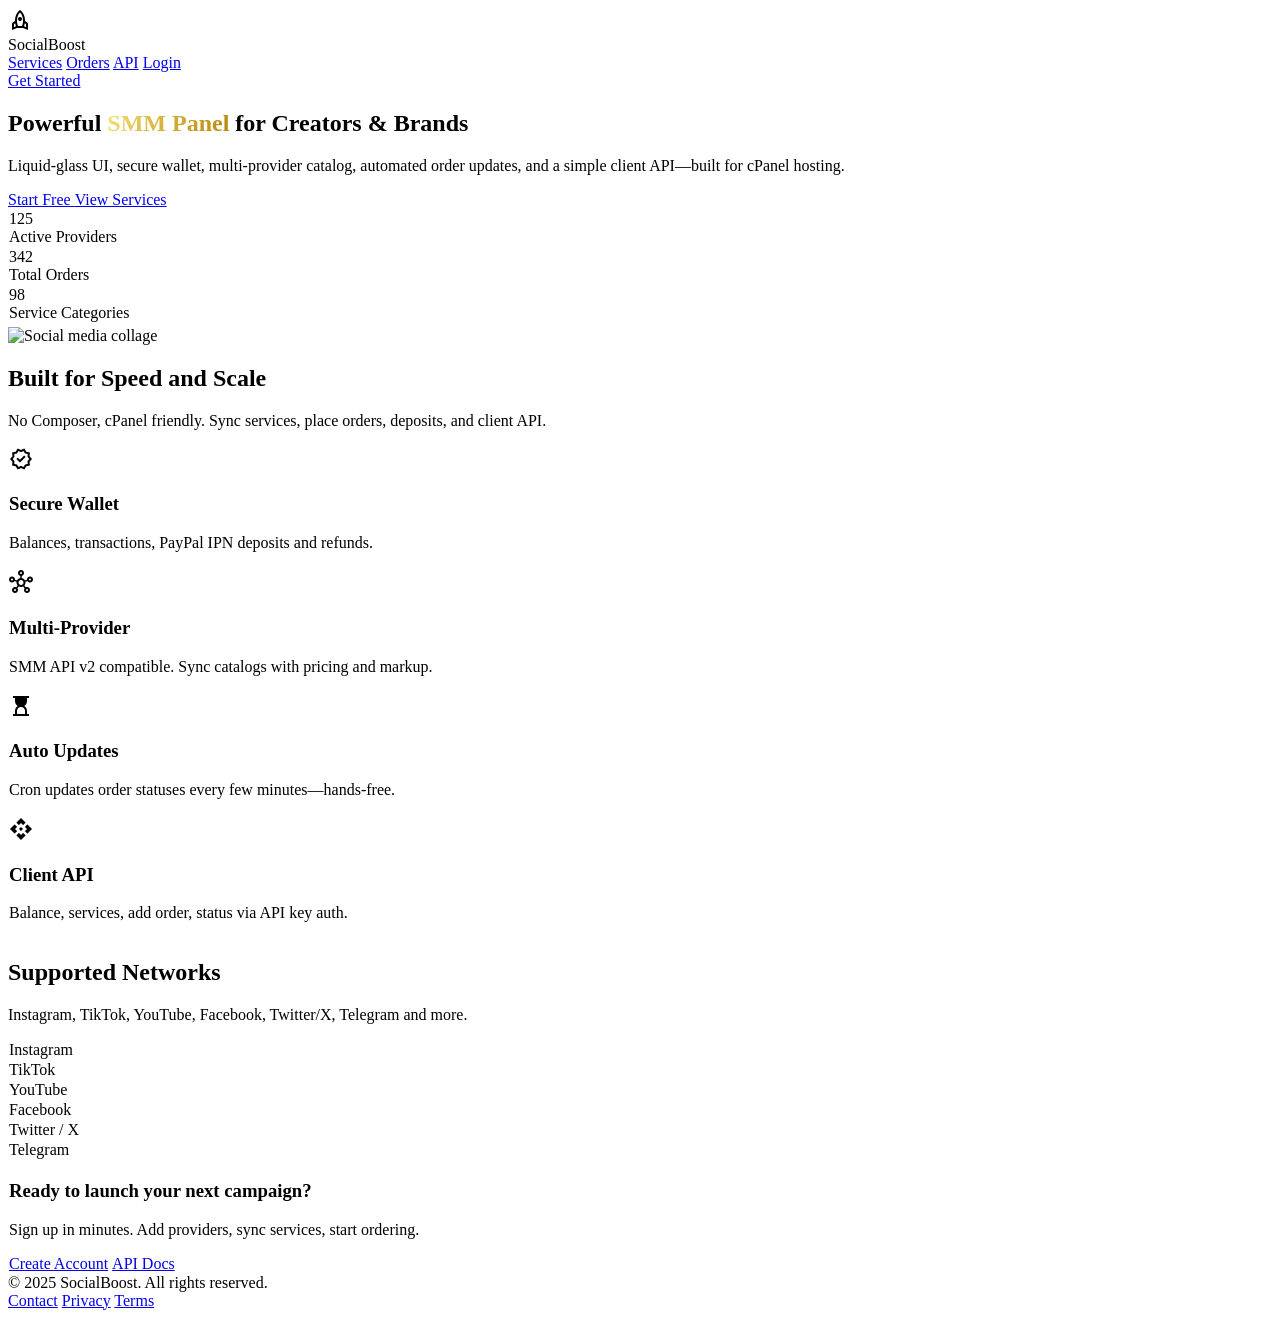
==== commit 46bc216f: "feat: add password recovery UI and layout templates Co-authored-by: Genie <genie@cosine.sh>" ====
--- a/index.html
+++ b/index.html
@@ -87,6 +87,7 @@
             <a class="text-sm font-semibold hover:text-secondary transition" href="index.php?route=services">Services</a>
             <a class="text-sm font-semibold hover:text-secondary transition" href="index.php?route=orders">Orders</a>
             <a class="text-sm font-semibold hover:text-secondary transition" href="index.php?route=api_docs">API</a>
+            <a class="text-sm font-semibold hover:text-secondary transition" href="index.php?route=login">Login</a>
           </div>
           <div class="flex items-center gap-3">
             <a href="/login/signup" class="relative overflow-hidden rounded-full bg-gradient-to-r from-primary to-primary-light px-6 py-2 text-sm font-bold text-white shadow-lg shadow-primary/40 hover:shadow-primary/60 transition transform hover:scale-[1.04] active:scale-95">
@@ -103,16 +104,16 @@
         <div class="mx-auto max-w-7xl grid grid-cols-1 lg:grid-cols-2 gap-10 items-center">
           <div class="py-10">
             <h1 class="text-5xl sm:text-7xl font-extrabold tracking-tight text-gray-900 dark:text-white reveal">
-              Elevate Your <span class="gold-text">Social Presence</span>
+              Powerful <span class="gold-text">SMM Panel</span> for Creators & Brands
             </h1>
             <p class="mt-6 max-w-xl text-lg text-gray-600 dark:text-gray-300 reveal">
-              An elegant, fast SMM panel for creators and brands. Liquid glass UI, secure wallet, multi‑provider catalog, and automated order updates.
+              Liquid‑glass UI, secure wallet, multi‑provider catalog, automated order updates, and a simple client API—built for cPanel hosting.
             </p>
             <div class="mt-8 flex flex-wrap gap-4 reveal">
               <a href="/login/signup" class="relative rounded-full bg-gradient-to-r from-primary to-primary-light px-8 py-3 text-base font-bold text-white shadow-xl shadow-primary/30 hover:shadow-primary/50 transition transform hover:scale-[1.04] active:scale-95">
                 Start Free
               </a>
-              <a href="index.php?route=services" class="relative rounded-full border border-white/30 bg-white/10 dark:bg:black/20 px-8 py-3 text-base font-bold text-gray-900 dark:text-gray-100 hover:border-secondary/60 shimmer-outline">
+              <a href="index.php?route=services" class="relative rounded-full border border-white/30 bg-white/10 dark:bg-black/20 px-8 py-3 text-base font-bold text-gray-900 dark:text-gray-100 hover:border-secondary/60 shimmer-outline">
                 View Services
               </a>
             </div>
@@ -134,8 +135,8 @@
           </div>
 
           <div class="relative h-[420px] lg:h-[520px]">
-            <div class="absolute -left-6 -top-4 w-[70%] h:[70%] rounded-2xl bg-glass animate-float"></div>
-            <div class="absolute right-0 top-10 w-[72%] h:[72%] rounded-2xl bg-glass shadow-2xl shadow-primary/30 animate-float" style="animation-delay:.9s"></div>
+            <div class="absolute -left-6 -top-4 w-[70%] h-[70%] rounded-2xl bg-glass animate-float"></div>
+            <div class="absolute right-0 top-10 w-[72%] h-[72%] rounded-2xl bg-glass shadow-2xl shadow-primary/30 animate-float" style="animation-delay:.9s"></div>
             <div class="absolute inset-0 rounded-2xl overflow-hidden">
               <img src="https://lh3.googleusercontent.com/aida-public/[base64]" alt="Social media collage" class="w-full h-full object-cover opacity-80 mix-blend-luminosity">
               <div class="absolute inset-0 bg-gradient-to-t from-primary/40 to-transparent"></div>
@@ -158,21 +159,21 @@
               <p class="mt-2 text-sm text-gray-600 dark:text-gray-300">Balances, transactions, PayPal IPN deposits and refunds.</p>
             </div>
             <div class="relative rounded-2xl bg-glass p-6 reveal">
-              <div class="h-12 w-12 rounded-xl bg-gradient-to-br from-secondary/80 to-primary/70 text:white grid place-items-center mb-4">
+              <div class="h-12 w-12 rounded-xl bg-gradient-to-br from-secondary/80 to-primary/70 text-white grid place-items-center mb-4">
                 <span class="material-symbols-outlined">hub</span>
               </div>
               <h3 class="font-bold">Multi‑Provider</h3>
               <p class="mt-2 text-sm">SMM API v2 compatible. Sync catalogs with pricing and markup.</p>
             </div>
             <div class="relative rounded-2xl bg-glass p-6 reveal">
-              <div class="h-12 w-12 rounded-xl bg-gradient-to-br from-secondary/80 to-primary/70 text:white grid place-items-center mb-4">
+              <div class="h-12 w-12 rounded-xl bg-gradient-to-br from-secondary/80 to-primary/70 text-white grid place-items-center mb-4">
                 <span class="material-symbols-outlined">hourglass_top</span>
               </div>
               <h3 class="font-bold">Auto Updates</h3>
               <p class="mt-2 text-sm">Cron updates order statuses every few minutes—hands‑free.</p>
             </div>
             <div class="relative rounded-2xl bg-glass p-6 reveal">
-              <div class="h-12 w-12 rounded-xl bg-gradient-to-br from-secondary/80 to-primary/70 text:white grid place-items-center mb-4">
+              <div class="h-12 w-12 rounded-xl bg-gradient-to-br from-secondary/80 to-primary/70 text-white grid place-items-center mb-4">
                 <span class="material-symbols-outlined">api</span>
               </div>
               <h3 class="font-bold">Client API</h3>
@@ -182,38 +183,25 @@
         </div>
       </section>
 
-      <!-- Testimonials -->
+      <!-- Supported Networks -->
       <section class="px-4 sm:px-8 py-16">
         <div class="mx-auto max-w-7xl">
-          <div class="grid grid-cols-1 lg:grid-cols-3 gap-6">
-            <div class="rounded-2xl bg-glass p-6 reveal">
-              <p class="text-lg">“Switched to SocialBoost and saw instant improvements. Orders sync flawlessly.”</p>
-              <div class="mt-4 flex items-center gap-3">
-                <img class="h-10 w-10 rounded-full" src="https://i.pravatar.cc/100?img=1" alt="">
-                <div><div class="font-bold">Ava</div><div class="text-xs text-gray-600 dark:text-gray-300">Agency Owner</div></div>
-              </div>
-            </div>
-            <div class="rounded-2xl bg-glass p-6 reveal">
-              <p class="text-lg">“Wallet + IPN deposits work perfectly on shared hosting. No headaches.”</p>
-              <div class="mt-4 flex items-center gap-3">
-                <img class="h-10 w-10 rounded-full" src="https://i.pravatar.cc/100?img=7" alt="">
-                <div><div class="font-bold">Daniel</div><div class="text-xs text-gray-600 dark:text-gray-300">Creator</div></div>
-              </div>
-            </div>
-            <div class="rounded-2xl bg-glass p-6 reveal">
-              <p class="text-lg">“The API is simple and fast—automated our campaign ordering in a day.”</p>
-              <div class="mt-4 flex items-center gap-3">
-                <img class="h-10 w-10 rounded-full" src="https://i.pravatar.cc/100?img=15" alt="">
-                <div><div class="font-bold">Maya</div><div class="text-xs text-gray-600 dark:text-gray-300">Growth Lead</div></div>
-              </div>
-            </div>
+          <h2 class="text-3xl sm:text-4xl font-extrabold tracking-tight reveal text-center">Supported Networks</h2>
+          <p class="mt-4 text-gray-600 dark:text-gray-300 reveal text-center">Instagram, TikTok, YouTube, Facebook, Twitter/X, Telegram and more.</p>
+          <div class="mt-10 grid grid-cols-2 sm:grid-cols-3 lg:grid-cols-6 gap-4">
+            <div class="rounded-full bg-glass px-4 py-2 text-center reveal">Instagram</div>
+            <div class="rounded-full bg-glass px-4 py-2 text-center reveal">TikTok</div>
+            <div class="rounded-full bg-glass px-4 py-2 text-center reveal">YouTube</div>
+            <div class="rounded-full bg-glass px-4 py-2 text-center reveal">Facebook</div>
+            <div class="rounded-full bg-glass px-4 py-2 text-center reveal">Twitter / X</div>
+            <div class="rounded-full bg-glass px-4 py-2 text-center reveal">Telegram</div>
           </div>
         </div>
       </section>
 
       <!-- CTA -->
       <section class="px-4 sm:px-8 pb-24">
-        <div class="mx:auto max-w-7xl">
+        <div class="mx-auto max-w-7xl">
           <div class="relative rounded-3xl bg-glass p-8 sm:p-12 overflow-hidden">
             <div class="absolute -left-16 -top-16 h-64 w-64 rounded-full bg-secondary/20 blur-3xl"></div>
             <div class="absolute -right-20 -bottom-20 h-72 w-72 rounded-full bg-primary/20 blur-3xl"></div>
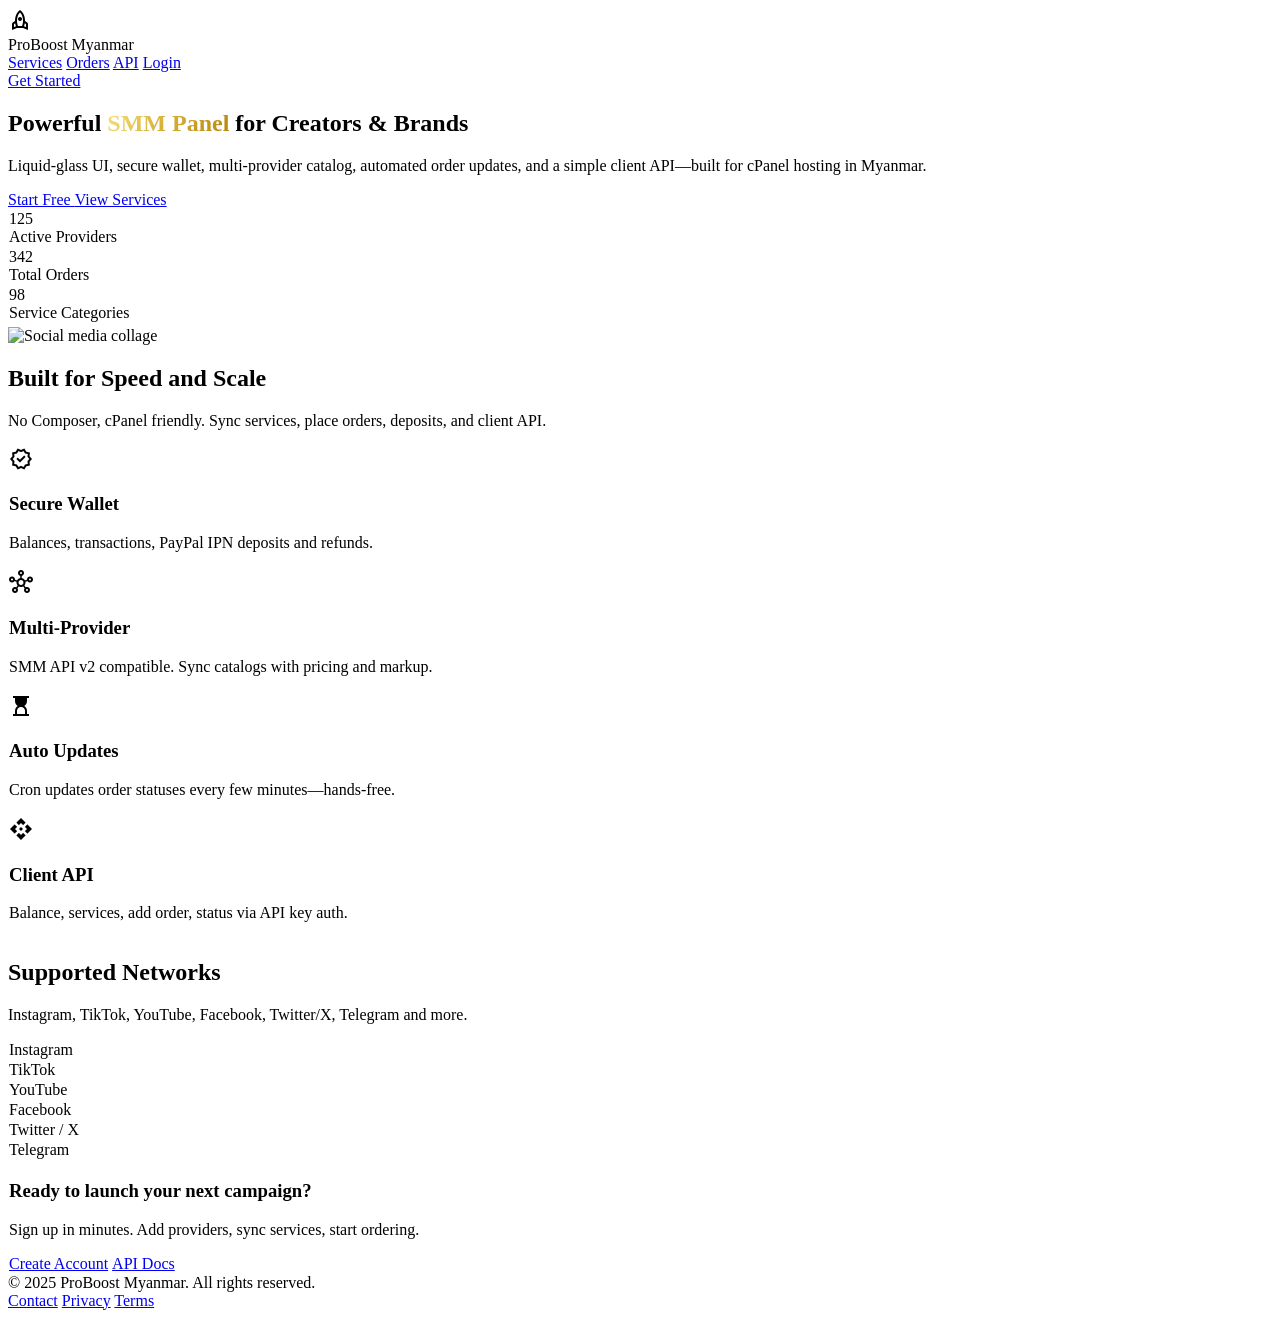
==== commit 98506cfe: "chore: update branding, site title and default config to ProBoost Myanmar Co-authored-by: Genie <gen" ====
--- a/index.html
+++ b/index.html
@@ -3,7 +3,7 @@
 <head>
   <meta charset="utf-8"/>
   <meta content="width=device-width, initial-scale=1.0" name="viewport"/>
-  <title>SocialBoost · Elevate Your Social Presence</title>
+  <title>ProBoost Myanmar · Powerful SMM Panel</title>
   <link href="https://fonts.googleapis.com" rel="preconnect"/>
   <link crossorigin href="https://fonts.gstatic.com" rel="preconnect"/>
   <link href="https://fonts.googleapis.com/css2?family=Inter:wght@400;600;800;900&amp;display=swap" rel="stylesheet"/>
@@ -81,7 +81,7 @@
             <div class="h-10 w-10 rounded-xl bg-gradient-to-br from-secondary/80 to-primary/70 text-white grid place-items-center animate-pulseGlow">
               <span class="material-symbols-outlined">rocket</span>
             </div>
-            <span class="text-xl sm:text-2xl font-extrabold tracking-tight">SocialBoost</span>
+            <span class="text-xl sm:text-2xl font-extrabold tracking-tight">ProBoost Myanmar</span>
           </div>
           <div class="hidden md:flex items-center gap-6">
             <a class="text-sm font-semibold hover:text-secondary transition" href="index.php?route=services">Services</a>
@@ -107,7 +107,7 @@
               Powerful <span class="gold-text">SMM Panel</span> for Creators & Brands
             </h1>
             <p class="mt-6 max-w-xl text-lg text-gray-600 dark:text-gray-300 reveal">
-              Liquid‑glass UI, secure wallet, multi‑provider catalog, automated order updates, and a simple client API—built for cPanel hosting.
+              Liquid‑glass UI, secure wallet, multi‑provider catalog, automated order updates, and a simple client API—built for cPanel hosting in Myanmar.
             </p>
             <div class="mt-8 flex flex-wrap gap-4 reveal">
               <a href="/login/signup" class="relative rounded-full bg-gradient-to-r from-primary to-primary-light px-8 py-3 text-base font-bold text-white shadow-xl shadow-primary/30 hover:shadow-primary/50 transition transform hover:scale-[1.04] active:scale-95">
@@ -218,11 +218,11 @@
 
     <footer class="border-t border-white/10">
       <div class="mx-auto max-w-7xl px-4 sm:px-8 py-10 flex flex-col md:flex-row items-center justify-between gap-4">
-        <div class="text-sm text-gray-600 dark:text-gray-400">© 2025 SocialBoost. All rights reserved.</div>
+        <div class="text-sm text-gray-600 dark:text-gray-400">© 2025 ProBoost Myanmar. All rights reserved.</div>
         <div class="flex items-center gap-6 text-sm">
-          <a href="index.php?route=api_docs" class="hover:text-secondary">Contact</a>
-          <a href="#" class="hover:text-secondary">Privacy</a>
-          <a href="#" class="hover:text-secondary">Terms</a>
+          <a href="index.php?route=contact" class="hover:text-secondary">Contact</a>
+          <a href="index.php?route=privacy" class="hover:text-secondary">Privacy</a>
+          <a href="index.php?route=terms" class="hover:text-secondary">Terms</a>
         </div>
       </div>
     </footer>
